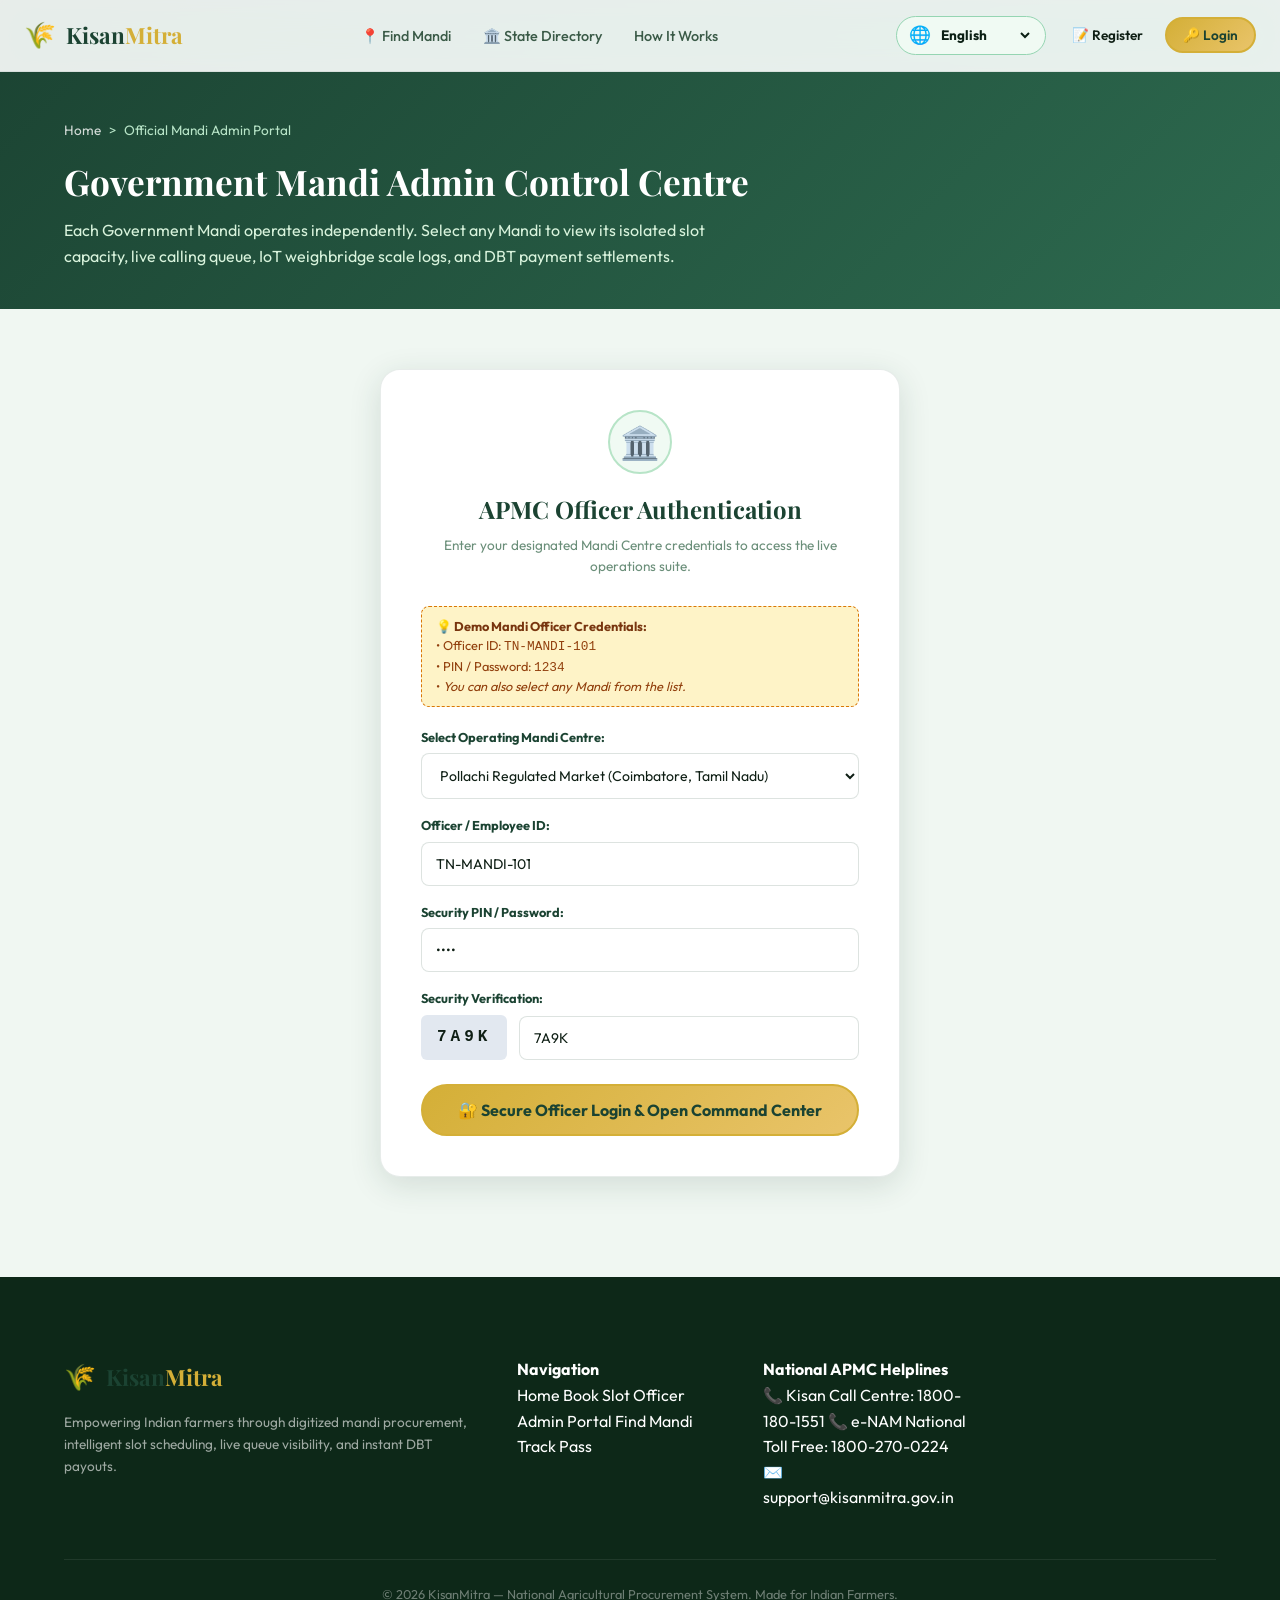
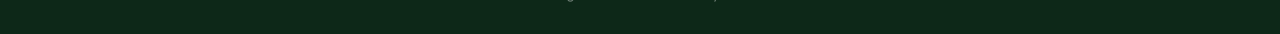
==== admin.html @ 32a1274f "Initial commit with project setup" ====
<!DOCTYPE html>
<html lang="en">
<head>
  <meta charset="UTF-8" />
  <meta name="viewport" content="width=device-width, initial-scale=1.0" />
  <title>Government APMC Mandi Officer Portal — KisanMitra</title>
  <meta name="description" content="Dedicated administrative operating suite for Government Mandi Superintendents, Weighbridge Operators, and Agriculture Officers." />
  <meta name="theme-color" content="#1b4332" />
  <link rel="icon" href="data:image/svg+xml,<svg xmlns=%22http://www.w3.org/2000/svg%22 viewBox=%220 0 100 100%22><text y=%22.9em%22 font-size=%2290%22>🌾</text></svg>" />
  <link rel="preconnect" href="https://fonts.googleapis.com" />
  <link rel="preconnect" href="https://fonts.gstatic.com" crossorigin />
  <link href="https://fonts.googleapis.com/css2?family=Outfit:wght@300;400;500;600;700;800&family=Playfair+Display:wght@500;600;700&display=swap" rel="stylesheet" />
  <link rel="stylesheet" href="style.css" />
</head>
<body>

  <!-- ===== NAVBAR ===== -->
  <nav class="navbar" id="navbar">
    <div class="nav-container">
      <a href="index.html" class="nav-logo">
        <span class="logo-icon">🌾</span>
        <span class="logo-text">Kisan<span class="logo-accent">Mitra</span></span>
      </a>
      <ul class="nav-links" id="navLinks">
        <li><a href="index.html#mandi-locator" data-i18n="nav_find_mandi">📍 Find Mandi</a></li>
        <li><a href="index.html#mandi-directory" data-i18n="nav_directory">🏛️ State Directory</a></li>
        <li><a href="index.html#how-it-works" data-i18n="nav_how_it_works">How It Works</a></li>
      </ul>
      <div class="nav-actions">
        <!-- Global Language Selector in Navbar -->
        <div class="lang-selector-wrap">
          <span class="lang-icon">🌐</span>
          <select id="globalLangSelect" class="lang-dropdown" aria-label="Select Language">
            <option value="en" selected>English</option>
            <option value="ta">தமிழ் (Tamil)</option>
            <option value="hi">हिन्दी (Hindi)</option>
          </select>
        </div>
        <!-- Dynamic Login / Profile Area -->
        <div id="navAuthArea" style="display: flex; gap: 8px; align-items: center;">
          <button class="btn btn-outline" id="navRegisterBtn" style="padding: 7px 14px; font-weight: 600; font-size: 0.85rem; border: 1.5px solid var(--primary); color: var(--primary);">
            📝 Register
          </button>
          <button class="btn btn-gold" id="navLoginBtn" style="padding: 7px 16px; font-weight: 600; font-size: 0.85rem;">
            🔑 Login
          </button>
        </div>
      </div>
      <button class="mobile-toggle" id="mobileToggle" aria-label="Toggle menu">
        <span></span><span></span><span></span>
      </button>
    </div>
  </nav>

  <!-- ===== PAGE HEADER ===== -->
  <div class="page-hero">
    <div class="page-hero-container">
      <div class="page-breadcrumb">
        <a href="index.html">Home</a> &gt; <span>Official Mandi Admin Portal</span>
      </div>
      <h1 class="page-title" data-i18n="admin_title">🏛️ Government APMC Mandi Operating Suite</h1>
      <p class="page-subtitle" data-i18n="admin_desc">Secure control center for Mandi Superintendents, Weighbridge Staff, and Accounts Officers to operate isolated tokens, weighment scales, and DBT payouts.</p>
    </div>
  </div>

  <!-- ===== AUTHENTICATION GATE (LOGIN SCREEN) ===== -->
  <div id="adminLoginGate" class="auth-wrapper">
    <div class="auth-card">
      <div class="auth-header">
        <div class="auth-emblem">🏛️</div>
        <h2>APMC Officer Authentication</h2>
        <p>Enter your designated Mandi Centre credentials to access the live operations suite.</p>
      </div>

      <div class="demo-pill">
        <strong>💡 Demo Mandi Officer Credentials:</strong><br/>
        • Officer ID: <code>TN-MANDI-101</code><br/>
        • PIN / Password: <code>1234</code><br/>
        • <em>You can also select any Mandi from the list.</em>
      </div>

      <div id="adminAuthError" class="auth-error-msg">
        Invalid Officer ID or Security PIN. Please check demo credentials.
      </div>

      <form id="adminAuthForm">
        <div class="form-group" style="margin-bottom: 16px;">
          <label for="loginMandiSelect"><strong>Select Operating Mandi Centre:</strong></label>
          <select id="loginMandiSelect" required>
            <!-- Populated dynamically -->
          </select>
        </div>

        <div class="form-group" style="margin-bottom: 16px;">
          <label for="loginOfficerId"><strong>Officer / Employee ID:</strong></label>
          <input type="text" id="loginOfficerId" placeholder="e.g. TN-MANDI-101" required value="TN-MANDI-101" />
        </div>

        <div class="form-group" style="margin-bottom: 16px;">
          <label for="loginPin"><strong>Security PIN / Password:</strong></label>
          <input type="password" id="loginPin" placeholder="Enter 4-digit PIN" required value="1234" />
        </div>

        <div class="form-group" style="margin-bottom: 24px;">
          <label for="loginCaptcha"><strong>Security Verification:</strong></label>
          <div style="display: flex; gap: 12px; align-items: center;">
            <div style="padding: 10px 16px; background: #e2e8f0; font-weight: 800; font-family: monospace; letter-spacing: 4px; border-radius: 6px; user-select: none;" id="captchaCode">7A9K</div>
            <input type="text" id="loginCaptcha" placeholder="Enter characters" style="flex: 1;" required value="7A9K" />
          </div>
        </div>

        <button type="submit" class="btn btn-gold btn-lg" style="width: 100%;">
          <span>🔐 Secure Officer Login &amp; Open Command Center</span>
        </button>
      </form>
    </div>
  </div>

  <!-- ===== LOGGED-IN APMC MANDI OPERATING SUITE ===== -->
  <main id="adminMainSuite" class="admin-section" style="display: none; padding: 40px 0 100px;">
    <div class="container">
      
      <div class="mandi-admin-suite">
        <!-- Top Mandi Selector Bar -->
        <div class="admin-topbar">
          <div class="admin-selector-wrap">
            <label for="adminMandiSelect"><span class="mandi-icon">🏛️</span> Operating Centre:</label>
            <select id="adminMandiSelect" class="admin-mandi-dropdown">
              <!-- Dynamically populated with all mandis -->
            </select>
          </div>
          <div class="admin-officer-info">
            <div class="officer-badge">
              <span class="online-dot"></span>
              <span id="adminOfficerName">Mandi Superintendent: Suresh Kulkarni</span>
            </div>
            <span class="admin-mandi-tag" id="adminMandiTag">APMC Grade A | Reg: MH-APMC-042</span>
            <button class="btn btn-sm btn-outline-danger" id="adminLogoutBtn" style="margin-left: 10px;">🚪 Logout / Exit</button>
          </div>
        </div>

        <!-- Admin Navigation Tabs -->
        <div class="admin-nav-tabs">
          <button class="admin-tab-btn active" data-tab="tab-overview">
            <span>📊 Live Overview</span>
          </button>
          <button class="admin-tab-btn" data-tab="tab-queue">
            <span>👨‍🌾 Live Queue &amp; Calling</span>
            <span class="tab-count-badge" id="adminQueueCountBadge">4</span>
          </button>
          <button class="admin-tab-btn" data-tab="tab-weighbridge">
            <span>⚖️ IoT Weighbridge Terminal</span>
          </button>
          <button class="admin-tab-btn" data-tab="tab-slots">
            <span>📅 Slot &amp; Capacity Control</span>
          </button>
          <button class="admin-tab-btn" data-tab="tab-msp">
            <span>🌾 Daily MSP Rates Master</span>
          </button>
          <button class="admin-tab-btn" data-tab="tab-reports">
            <span>💳 DBT Settlements &amp; Reports</span>
          </button>
        </div>

        <!-- Tab 1: Overview -->
        <div class="admin-tab-content active" id="tab-overview">
          <!-- Overview Stats -->
          <div class="dash-stats-row">
            <div class="dash-stat-card">
              <div class="dash-stat-icon blue-bg">👨‍🌾</div>
              <div class="dash-stat-info">
                <span class="dash-stat-val" id="statTodayTotal">148</span>
                <span class="dash-stat-label">Total Bookings Today</span>
              </div>
            </div>
            <div class="dash-stat-card">
              <div class="dash-stat-icon green-bg">✅</div>
              <div class="dash-stat-info">
                <span class="dash-stat-val" id="statProcessed">112</span>
                <span class="dash-stat-label">Procured &amp; Weighed</span>
              </div>
            </div>
            <div class="dash-stat-card">
              <div class="dash-stat-icon amber-bg">⏳</div>
              <div class="dash-stat-info">
                <span class="dash-stat-val" id="statInQueue">36</span>
                <span class="dash-stat-label">Currently in Queue</span>
              </div>
            </div>
            <div class="dash-stat-card">
              <div class="dash-stat-icon rose-bg">₹</div>
              <div class="dash-stat-info">
                <span class="dash-stat-val" id="statDisbursed">₹24.8 Lakh</span>
                <span class="dash-stat-label">DBT Payouts Settled</span>
              </div>
            </div>
          </div>

          <!-- Active Calling Banner -->
          <div class="now-serving-banner">
            <div class="serving-left">
              <div class="serving-tag">📢 NOW SERVING AT WEIGHBRIDGE #1</div>
              <div class="serving-token" id="nowServingToken">Token #KM-2045</div>
              <div class="serving-details" id="nowServingDetails">Farmer: Ramesh Patil | Crop: Wheat (12 Qtl) | Gate 1</div>
            </div>
            <div class="serving-right">
              <button class="btn btn-gold btn-lg" id="overviewCallNextBtn">
                <span>🔊 Call Next Farmer</span>
              </button>
            </div>
          </div>

          <!-- Live Centre Queue Quick Preview -->
          <div class="dash-table-section">
            <div class="table-header-row">
              <h4>Today's Mandi Token Queue (<span id="mandiNameTableTitle">Nashik APMC</span>)</h4>
              <span class="badge-tag green">Live Syncing</span>
            </div>
            <table class="dash-table">
              <thead>
                <tr>
                  <th>Token #</th>
                  <th>Farmer Name</th>
                  <th>Mobile</th>
                  <th>Crop</th>
                  <th>Est. Qty</th>
                  <th>Slot Time</th>
                  <th>Status</th>
                  <th>Actions</th>
                </tr>
              </thead>
              <tbody id="overviewQueueTableBody">
                <!-- Injected dynamically -->
              </tbody>
            </table>
          </div>
        </div>

        <!-- Tab 2: Queue Calling Engine -->
        <div class="admin-tab-content" id="tab-queue">
          <div class="queue-control-header">
            <div class="qch-left">
              <h3>Live Token Dispatcher &amp; Calling System</h3>
              <p>Advance farmer tokens across inspection, IoT weighbridge, and DBT payment clearance.</p>
            </div>
            <div class="qch-actions">
              <button class="btn btn-gold" id="callNextTokenMainBtn">
                <span>🔊 Announce &amp; Call Next</span>
              </button>
              <button class="btn btn-outline" id="refreshQueueBtn">
                <span>🔄 Refresh Queue</span>
              </button>
            </div>
          </div>

          <div class="queue-calling-board">
            <div class="call-display-box">
              <span class="call-label">ACTIVE TOKEN ON DISPLAY</span>
              <div class="huge-token-number" id="boardActiveToken">#KM-2045</div>
              <div class="board-farmer-meta" id="boardActiveMeta">Farmer: Ramesh Patil • Crop: Wheat • Slot: 09:00 AM</div>
              <div class="call-controls-row">
                <button class="btn btn-sm btn-outline" id="repeatCallSoundBtn">🔔 Ring Bell Again</button>
                <button class="btn btn-sm btn-primary" id="advanceCurrentTokenBtn">➔ Move to Next Stage</button>
              </div>
            </div>
            <div class="calling-quick-stats">
              <div class="cqs-item">
                <span class="cqs-num" id="queueWaitingCount">4</span>
                <span class="cqs-lbl">Waiting at Yard</span>
              </div>
              <div class="cqs-item">
                <span class="cqs-num" id="queueWeighingCount">2</span>
                <span class="cqs-lbl">On Weighbridge</span>
              </div>
              <div class="cqs-item">
                <span class="cqs-num" id="queueCompletedCount">18</span>
                <span class="cqs-lbl">Done Today</span>
              </div>
            </div>
          </div>

          <!-- Full Manageable Queue Table -->
          <div class="dash-table-section">
            <div class="filter-table-bar">
              <input type="text" id="queueSearchInput" placeholder="Filter by Token #, Farmer Name, or Crop..." />
              <select id="queueStatusFilter">
                <option value="all">All Statuses</option>
                <option value="Scheduled">Scheduled</option>
                <option value="Gate In">Gate In</option>
                <option value="Quality Check">Quality Check</option>
                <option value="Weighing">Weighing</option>
                <option value="Payment Ready">Payment Ready</option>
                <option value="Completed">Completed</option>
              </select>
            </div>
            <table class="dash-table">
              <thead>
                <tr>
                  <th>Token</th>
                  <th>Farmer Name</th>
                  <th>Contact</th>
                  <th>Vehicle No.</th>
                  <th>Crop</th>
                  <th>Status</th>
                  <th>Stage Action</th>
                </tr>
              </thead>
              <tbody id="manageQueueTableBody">
                <!-- Dynamically populated -->
              </tbody>
            </table>
          </div>
        </div>

        <!-- Tab 3: IoT Weighbridge Terminal -->
        <div class="admin-tab-content" id="tab-weighbridge">
          <div class="weighbridge-container">
            <div class="wb-form-card">
              <div class="wb-header">
                <div class="wb-icon">⚖️</div>
                <div>
                  <h3>IoT Digital Weighbridge Terminal</h3>
                  <p>Connected Scale: <strong>Weighbridge Scale #01 (Calibrated)</strong></p>
                </div>
              </div>

              <div class="form-row">
                <div class="form-group">
                  <label for="wbTokenSelect">Select Active Token</label>
                  <select id="wbTokenSelect">
                    <!-- Populated with currently waiting tokens -->
                  </select>
                </div>
                <div class="form-group">
                  <label for="wbVehicleNo">Vehicle / Tractor Plate No.</label>
                  <input type="text" id="wbVehicleNo" placeholder="e.g. MH-15-EG-4412" value="MH-15-EG-4412" />
                </div>
              </div>

              <div class="form-row">
                <div class="form-group">
                  <label for="wbCropSelect">Crop Variety</label>
                  <select id="wbCropSelect">
                    <option value="wheat" data-msp="2275">Wheat (MSP: ₹2,275/Qtl)</option>
                    <option value="rice" data-msp="2300">Paddy / Rice (MSP: ₹2,300/Qtl)</option>
                    <option value="soybean" data-msp="4892">Soybean (MSP: ₹4,892/Qtl)</option>
                    <option value="cotton" data-msp="7121">Cotton (MSP: ₹7,121/Qtl)</option>
                    <option value="mustard" data-msp="5650">Mustard (MSP: ₹5,650/Qtl)</option>
                  </select>
                </div>
                <div class="form-group">
                  <label for="wbMoisture">Moisture Reading (%)</label>
                  <input type="number" id="wbMoisture" value="11.8" step="0.1" min="5" max="30" />
                </div>
                <div class="form-group">
                  <label for="wbQualityGrade">Quality Inspection Grade</label>
                  <select id="wbQualityGrade">
                    <option value="Grade-A (Premium APMC Standard)" selected>Grade-A (Premium — 100% MSP Rate)</option>
                    <option value="Grade-B (Fair Average Quality)">Grade-B (FAQ Standard MSP)</option>
                    <option value="Grade-C (High Moisture / Refraction)">Grade-C (High Moisture — ₹50/Qtl Deduction)</option>
                  </select>
                </div>
              </div>

              <!-- IoT Scale Inputs -->
              <div class="scale-readings-grid">
                <div class="scale-box">
                  <span class="scale-label">Gross Weight (Loaded Truck)</span>
                  <div class="scale-input-wrap">
                    <input type="number" id="wbGrossWeight" value="52.4" step="0.1" />
                    <span class="scale-unit">Qtl</span>
                  </div>
                </div>
                <div class="scale-operator">−</div>
                <div class="scale-box">
                  <span class="scale-label">Tare Weight (Empty Truck)</span>
                  <div class="scale-input-wrap">
                    <input type="number" id="wbTareWeight" value="38.0" step="0.1" />
                    <span class="scale-unit">Qtl</span>
                  </div>
                </div>
                <div class="scale-operator">=</div>
                <div class="scale-box highlight">
                  <span class="scale-label">Certified Net Weight</span>
                  <div class="scale-value" id="wbNetWeightDisplay">14.4 Qtl</div>
                </div>
              </div>

              <div class="payout-calculation-banner">
                <div class="payout-left">
                  <span>Verified Government MSP Payout:</span>
                  <div class="payout-amount" id="wbTotalPayoutDisplay">₹1,60,704</div>
                  <small id="wbCalculationBreakdown">14.4 Quintals × ₹11,160/Qtl (Grade-A)</small>
                </div>
                <div class="payout-right" style="display: flex; gap: 8px; flex-wrap: wrap;">
                  <button class="btn btn-gold btn-lg" id="generateWeighSlipBtn">
                    <span>⚖️ Certify Weight &amp; Quality, Release DBT &amp; Dispatch Gmail</span>
                  </button>
                  <button type="button" class="btn btn-outline" id="viewAdminEmailBtn">
                    <span>📬 View Gmail Intimation</span>
                  </button>
                </div>
              </div>
            </div>

            <!-- Recent Weighment Slips List -->
            <div class="recent-slips-card">
              <h4>Recent Weighment Slips (Today)</h4>
              <div class="slips-list" id="recentSlipsList">
                <!-- Dynamically generated slips -->
              </div>
            </div>
          </div>
        </div>

        <!-- Tab 4: Slot & Capacity Controller -->
        <div class="admin-tab-content" id="tab-slots">
          <div class="slots-controller-card">
            <div class="sc-header">
              <div>
                <h3>Daily Capacity &amp; Time Slot Management</h3>
                <p>Configure slot quotas per time window to balance vehicular traffic and prevent yard congestion.</p>
              </div>
              <button class="btn btn-primary" id="saveSlotConfigBtn">💾 Save Mandi Slot Settings</button>
            </div>

            <div class="slots-config-grid" id="slotsConfigGrid">
              <!-- Dynamically populated per mandi -->
            </div>

            <div class="emergency-override-box">
              <h4>🚨 Emergency Capacity Overrides</h4>
              <p>Need to handle sudden post-harvest influx or weather alerts?</p>
              <div class="emergency-actions">
                <button class="btn btn-outline" id="addEmergencySlotBtn">+ Add 10 Emergency Slots Today</button>
                <button class="btn btn-outline" id="freezeBookingBtn">❄️ Temporary Freeze New Bookings</button>
              </div>
            </div>
          </div>
        </div>

        <!-- Tab 5: Daily MSP Rates Master -->
        <div class="admin-tab-content" id="tab-msp">
          <div class="msp-master-card">
            <div class="sc-header">
              <div>
                <h3>Prevailing Government MSP &amp; Market Procurement Rates</h3>
                <p>Mandi Superintendent can update active buying rates and permissible moisture tolerance thresholds.</p>
              </div>
              <button class="btn btn-gold" id="saveMspRatesBtn">💾 Update Mandi Rates</button>
            </div>

            <div class="msp-table-wrap">
              <table class="dash-table">
                <thead>
                  <tr>
                    <th>Crop Name</th>
                    <th>Govt MSP Rate (₹/Quintal)</th>
                    <th>Max Allowed Moisture (%)</th>
                    <th>Moisture Discount Deduction</th>
                    <th>Procurement Status</th>
                  </tr>
                </thead>
                <tbody id="adminMspTableBody">
                  <!-- Dynamically populated -->
                </tbody>
              </table>
            </div>
          </div>
        </div>

        <!-- Tab 6: DBT Settlements & Reports -->
        <div class="admin-tab-content" id="tab-reports">
          <div class="reports-container">
            <div class="report-header-banner">
              <div>
                <h3>Direct Bank Transfer (DBT) Daily Settlement Batch</h3>
                <p>Export official procurement logbooks for State Agriculture Marketing Board &amp; PFMS.</p>
              </div>
              <button class="btn btn-primary" id="exportReportBtn">📥 Export Mandi Daily Report (CSV / PDF)</button>
            </div>

            <div class="settlement-summary-cards">
              <div class="ssc-card">
                <span class="ssc-title">Total Procured Today</span>
                <strong class="ssc-val" id="reportTotalProcured">1,420 Quintals</strong>
              </div>
              <div class="ssc-card">
                <span class="ssc-title">Total Farmers Paid</span>
                <strong class="ssc-val" id="reportFarmersPaid">112 Farmers</strong>
              </div>
              <div class="ssc-card">
                <span class="ssc-title">Total DBT Disbursed</span>
                <strong class="ssc-val" id="reportTotalDisbursed">₹32.45 Lakhs</strong>
              </div>
              <div class="ssc-card">
                <span class="ssc-title">Average Yard Wait Time</span>
                <strong class="ssc-val text-green" id="reportAvgWait">22 Minutes</strong>
              </div>
            </div>

            <div class="dash-table-section">
              <h4>Completed DBT Transactions Today</h4>
              <table class="dash-table">
                <thead>
                  <tr>
                    <th>Ref #</th>
                    <th>Farmer Name</th>
                    <th>Bank / IFSC</th>
                    <th>Crop &amp; Net Qty</th>
                    <th>Amount (₹)</th>
                    <th>UTR / Ref Number</th>
                    <th>Status</th>
                  </tr>
                </thead>
                <tbody id="settlementTableBody">
                  <!-- Populated dynamically -->
                </tbody>
              </table>
            </div>
          </div>
        </div>
      </div>

    </div>
  </main>

  <!-- ===== WEIGHMENT SLIP MODAL (PRINTABLE OFFICIAL RECEIPT) ===== -->
  <div class="modal-overlay" id="weighSlipModal">
    <div class="modal-card weigh-slip-modal-card">
      <button class="modal-close" id="closeSlipModal">&times;</button>
      
      <!-- Printable Weighment Slip Content -->
      <div class="official-weigh-slip" id="printableSlipArea">
        <div class="slip-header-border">
          <div class="slip-emblem">🌾</div>
          <div class="slip-gov-title">GOVERNMENT APMC REGULATED MARKET</div>
          <div class="slip-sub-title">DEPARTMENT OF AGRICULTURAL MARKETING &amp; AGRI BUSINESS</div>
          <div class="slip-mandi-info" id="slipMandiHeader">Pollachi Regulated Market, Coimbatore, Tamil Nadu</div>
          <div class="slip-type-badge">OFFICIAL ELECTRONIC WEIGHMENT &amp; PROCUREMENT CERTIFICATE</div>
        </div>

        <div class="slip-meta-bar">
          <div><strong>Receipt No:</strong> <span id="slipReceiptNo">WBL-2026-90412</span></div>
          <div><strong>Date:</strong> <span id="slipDateDisplay">11-Sep-2026 10:45 AM</span></div>
          <div><strong>Scale ID:</strong> <span id="slipScaleId">WB-OMRON-01</span></div>
        </div>

        <div class="slip-body-grid">
          <div class="slip-field-col">
            <div class="slip-field"><label>Token / Pass #:</label><strong id="slipTokenNo">#KM-2048</strong></div>
            <div class="slip-field"><label>Farmer Name:</label><strong id="slipFarmerName">Ramesh Kumar</strong></div>
            <div class="slip-field"><label>Farmer Mobile:</label><span id="slipFarmerMobile">9876543210</span></div>
            <div class="slip-field"><label>Aadhaar / Kisan ID:</label><span id="slipAadhaar">XXXX-XXXX-1123</span></div>
          </div>
          <div class="slip-field-col">
            <div class="slip-field"><label>Vehicle / Plate No:</label><strong id="slipVehicleNo">TN-37-BX-4091 (Tractor)</strong></div>
            <div class="slip-field"><label>Commodity Variety:</label><strong id="slipCropName">Copra / Coconut</strong></div>
            <div class="slip-field"><label>Moisture Content:</label><span id="slipMoistureDisplay">11.8% (Acceptable)</span></div>
            <div class="slip-field"><label>Procurement Gate:</label><span>Gate #1 (Weighbridge 1)</span></div>
          </div>
        </div>

        <table class="slip-table">
          <thead>
            <tr>
              <th>Description</th>
              <th>Weight / Rate</th>
              <th>Deduction</th>
              <th>Net Approved</th>
              <th>Approved Value (₹)</th>
            </tr>
          </thead>
          <tbody>
            <tr>
              <td><strong>Loaded Gross Weight:</strong></td>
              <td id="slipGrossWeight">52.40 Qtl</td>
              <td>-</td>
              <td>-</td>
              <td>-</td>
            </tr>
            <tr>
              <td><strong>Empty Tare Weight:</strong></td>
              <td id="slipTareWeight">38.00 Qtl</td>
              <td>-</td>
              <td>-</td>
              <td>-</td>
            </tr>
            <tr class="slip-net-row">
              <td><strong>Net Certified Weight:</strong></td>
              <td id="slipNetWeight"><strong>14.40 Qtl</strong></td>
              <td id="slipMoistureDeduction">0.00 Qtl</td>
              <td><strong id="slipFinalNetWeight">14.40 Qtl</strong></td>
              <td><strong class="slip-amount" id="slipTotalAmount">₹1,60,704</strong></td>
            </tr>
          </tbody>
        </table>

        <div class="slip-dbt-footer">
          <div class="dbt-status-box">
            <span class="dbt-icon">💳</span>
            <div>
              <strong>Payment Mode: Direct DBT Bank Transfer</strong><br/>
              <small>PFMS Reference: PFMS/TN/2026/09/882194 | Bank Credit within 24 Hrs</small>
            </div>
          </div>
          <div class="slip-sign-box">
            <div class="sign-line">Authorized Weighbridge Officer</div>
            <small>APMC Electronic Seal</small>
          </div>
        </div>
      </div>

      <div class="slip-modal-actions">
        <button class="btn btn-outline" id="closeSlipBtn2">Close Window</button>
        <button class="btn btn-gold btn-lg" id="printSlipBtn" onclick="window.print()">🖨️ Print Official Weighment Slip</button>
      </div>
    </div>
  </div>

  <!-- ===== FOOTER ===== -->
  <footer class="footer">
    <div class="container">
      <div class="footer-grid">
        <div class="footer-brand">
          <a href="index.html" class="nav-logo">
            <span class="logo-icon">🌾</span>
            <span class="logo-text">Kisan<span class="logo-accent">Mitra</span></span>
          </a>
          <p class="footer-tagline">
            Empowering Indian farmers through digitized mandi procurement, intelligent slot scheduling, live queue visibility, and instant DBT payouts.
          </p>
        </div>
        <div class="footer-col">
          <h4>Navigation</h4>
          <a href="index.html">Home</a>
          <a href="book-slot.html">Book Slot</a>
          <a href="admin.html">Officer Admin Portal</a>
          <a href="index.html#mandi-locator">Find Mandi</a>
          <a href="index.html#token-tracker">Track Pass</a>
        </div>
        <div class="footer-col">
          <h4>National APMC Helplines</h4>
          <a href="tel:18001801551">📞 Kisan Call Centre: 1800-180-1551</a>
          <a href="tel:18002700224">📞 e-NAM National Toll Free: 1800-270-0224</a>
          <a href="mailto:support@kisanmitra.gov.in">✉️ support@kisanmitra.gov.in</a>
        </div>
      </div>
      <div class="footer-bottom">
        <p>&copy; 2026 KisanMitra — National Agricultural Procurement System. Made for Indian Farmers.</p>
      </div>
    </div>
  </footer>

  <!-- GMAIL DIGITAL INTIMATION MODAL -->
  <div class="gmail-modal-overlay" id="gmailModal">
    <div class="gmail-window">
      <div class="gmail-header-bar">
        <div class="gmail-brand">
          <div class="gmail-logo-icon">M</div>
          <span class="gmail-title">Gmail</span>
          <span class="gmail-inbox-tag">Official Mandi Dispatch</span>
        </div>
        <button class="gmail-close-btn" id="closeGmailModal">&times;</button>
      </div>
      <div class="gmail-body">
        <div class="email-subject-line" id="emailSubjectLine">
          <span>📢 [APMC Pollachi] Verified Procurement Intimation &amp; DBT Settlement — Token #KM-2048</span>
        </div>
        <div class="email-meta-card">
          <div class="sender-info">
            <div class="sender-avatar">🏛️</div>
            <div class="sender-details">
              <strong id="emailSenderName">Government APMC Procurement Cell, Pollachi Regulated Market</strong>
              <div class="sender-email" id="emailSenderAddress">&lt;apmc.pollachi@kisanmitra.gov.in&gt;</div>
              <div class="recipient-info">to: <span id="emailRecipient">Ramesh Kumar (9876543210)</span></div>
            </div>
          </div>
          <div class="email-timestamp" id="emailTimestamp">Today, 10:48 AM</div>
        </div>

        <div class="apmc-advice-container">
          <div class="apmc-advice-header">
            <div>
              <h3>GOVERNMENT APMC MANDI PROCUREMENT ADVICE</h3>
              <p>DIRECT BENEFIT TRANSFER (PFMS) DISBURSEMENT INTIMATION</p>
            </div>
            <div class="apmc-verified-stamp" id="emailStatusStamp">✓ CERTIFIED WEIGHMENT &amp; GRADE</div>
          </div>
          <div class="apmc-advice-body">
            <div class="advice-grid">
              <div class="advice-item">
                <span class="item-label">Token &amp; Pass Reference:</span>
                <span class="item-val" id="emailTokenNum">#KM-2048</span>
              </div>
              <div class="advice-item">
                <span class="item-label">Procuring Mandi Centre:</span>
                <span class="item-val" id="emailMandiName">Pollachi Regulated Market</span>
              </div>
              <div class="advice-item">
                <span class="item-label">Commodity &amp; Quality Grade:</span>
                <span class="item-val" id="emailCropGrade">Copra / Coconut (Grade-A Premium)</span>
              </div>
              <div class="advice-item">
                <span class="item-label">Moisture Reading &amp; Analysis:</span>
                <span class="item-val" id="emailMoisture">11.8% (Acceptable - Zero Penalty)</span>
              </div>
              <div class="advice-item">
                <span class="item-label">Gross Weighbridge Scale:</span>
                <span class="item-val" id="emailGrossWeight">52.40 Quintals</span>
              </div>
              <div class="advice-item">
                <span class="item-label">Tare Weight (Empty Truck):</span>
                <span class="item-val" id="emailTareWeight">38.00 Quintals</span>
              </div>
              <div class="advice-item">
                <span class="item-label">Certified Net Weight:</span>
                <span class="item-val highlight" id="emailNetWeight">14.40 Quintals</span>
              </div>
              <div class="advice-item">
                <span class="item-label">Applicable MSP Rate:</span>
                <span class="item-val" id="emailMspRate">₹11,160 / Quintal</span>
              </div>
            </div>

            <div class="payout-final-banner">
              <div class="pfb-left">
                <span>FINAL VERIFIED DBT AMOUNT TRANSFERRED</span>
                <strong id="emailFinalPayout">₹1,60,704</strong>
              </div>
              <div class="pfb-right">
                <span class="dbt-status-pill">✓ Direct Bank Credit via PFMS</span>
                <div>UTR: <code id="emailUtr">PFMS-DBT-2026-99412</code></div>
              </div>
            </div>

            <div class="advice-footer-note">
              This document is a digitally certified Electronic Mandi Receipt (e-WBR) generated by the Government Agriculture Marketing Board. The payment has been initiated directly to the registered bank account through PFMS.
            </div>
          </div>
        </div>
      </div>
      <div class="gmail-actions-bar">
        <button class="btn btn-outline" onclick="window.print()">🖨️ Print Advice</button>
        <button class="btn btn-gold" id="closeGmailModalBtn">Close Intimation</button>
      </div>
    </div>
  </div>

  <!-- UNIFIED LOGIN MODAL -->
  <div class="modal-overlay" id="unifiedLoginModal">
    <div class="modal-card">
      <button class="modal-close" id="closeUnifiedLoginModal">&times;</button>
      <div class="modal-header">
        <div class="modal-icon">🌾</div>
        <h2>Sign In to KisanMitra</h2>
        <p>Choose your role to access farmer slot booking or mandi management</p>
      </div>

      <div class="role-selector">
        <button type="button" class="role-pill" id="tabFarmerLoginBtn">👨‍🌾 Farmer Login</button>
        <button type="button" class="role-pill active" id="tabAdminLoginBtn">🏛️ Mandi Admin Login</button>
      </div>

      <!-- Farmer Login Sub-section -->
      <div id="farmerLoginSection" class="auth-sub-section" style="display: none;">
        <div class="demo-pill" style="margin-bottom: 16px;">
          <strong>💡 Demo Farmer Login:</strong> Mobile: <code>9876543210</code> | OTP: <code>1234</code>
        </div>
        <form id="farmerLoginForm" class="modal-form">
          <div class="form-group">
            <label>Mobile Number</label>
            <div class="input-with-prefix">
              <span class="input-prefix">🇮🇳 +91</span>
              <input type="tel" id="farmerLoginPhone" placeholder="Enter 10-digit mobile number" maxlength="10" value="9876543210" required />
            </div>
          </div>
          <div class="form-group">
            <label>Enter 4-Digit OTP</label>
            <div class="otp-inputs">
              <input type="text" maxlength="1" class="otp-box" value="1" />
              <input type="text" maxlength="1" class="otp-box" value="2" />
              <input type="text" maxlength="1" class="otp-box" value="3" />
              <input type="text" maxlength="1" class="otp-box" value="4" />
            </div>
          </div>
          <button type="submit" class="btn btn-primary btn-block btn-lg" style="margin-top: 10px;">
            <span>👨‍🌾 Login as Farmer</span>
          </button>
          <button type="button" class="btn btn-outline btn-block" id="farmerQuickDemoBtn" style="margin-top: 10px;">
            <span>⚡ Instant Demo Login (Ramesh Kumar)</span>
          </button>
        </form>
      </div>

      <!-- Mandi Admin Login Sub-section -->
      <div id="adminLoginSection" class="auth-sub-section">
        <div class="demo-pill" style="margin-bottom: 16px;">
          <strong>💡 Demo Mandi Officer:</strong> ID: <code>TN-MANDI-101</code> | PIN: <code>1234</code>
        </div>
        <form id="modalAdminLoginForm" class="modal-form">
          <div class="form-group">
            <label>Select Operating Mandi Centre</label>
            <select id="modalAdminMandiSelect" required></select>
          </div>
          <div class="form-row">
            <div class="form-group">
              <label>Officer ID</label>
              <input type="text" id="modalOfficerId" value="TN-MANDI-101" required />
            </div>
            <div class="form-group">
              <label>Security PIN</label>
              <input type="password" id="modalOfficerPin" value="1234" maxlength="6" required />
            </div>
          </div>
          <button type="submit" class="btn btn-gold btn-block btn-lg" style="margin-top: 10px;">
            <span>🏛️ Open APMC Mandi Suite</span>
          </button>
          <button type="button" class="btn btn-outline btn-block" id="adminQuickDemoBtn" style="margin-top: 10px;">
            <span>⚡ Instant Demo Admin Login (Pollachi)</span>
          </button>
        </form>
      </div>
    </div>
  </div>

  <script src="script.js"></script>
</body>
</html>
---- style.css ----
/* ===== CSS VARIABLES & RESET ===== */
:root {
  --green-950: #0b1f14;
  --green-900: #1b4332;
  --green-800: #2d6a4f;
  --green-700: #40916c;
  --green-600: #52b788;
  --green-500: #74c69d;
  --green-400: #95d5b2;
  --green-300: #b7e4c7;
  --green-200: #d8f3dc;
  --green-100: #f0faf3;

  --gold-500: #c8a23a;
  --gold-400: #d4af37;
  --gold-300: #e9c46a;
  --gold-200: #f4d98c;

  --amber-500: #f59e0b;
  --rose-500: #e74c6f;
  --blue-500: #3b82f6;
  --teal-500: #14b8a6;

  --text-primary: #0f1f15;
  --text-secondary: #3a5a47;
  --text-muted: #6b8f7a;
  --text-light: #ffffff;

  --bg-body: #fafdf8;
  --bg-card: #ffffff;
  --bg-dark: #0d2818;
  --bg-section-alt: #f0f7f2;

  --shadow-sm: 0 1px 3px rgba(27, 67, 50, 0.08);
  --shadow-md: 0 4px 16px rgba(27, 67, 50, 0.10);
  --shadow-lg: 0 8px 32px rgba(27, 67, 50, 0.14);
  --shadow-xl: 0 16px 48px rgba(27, 67, 50, 0.18);

  --radius-sm: 8px;
  --radius-md: 12px;
  --radius-lg: 20px;
  --radius-xl: 28px;
  --radius-full: 100px;

  --font-heading: 'Playfair Display', Georgia, serif;
  --font-body: 'Outfit', -apple-system, BlinkMacSystemFont, sans-serif;

  --nav-height: 72px;
}

*, *::before, *::after {
  box-sizing: border-box;
  margin: 0;
  padding: 0;
}

html {
  scroll-behavior: smooth;
  font-size: 16px;
}

body {
  font-family: var(--font-body);
  color: var(--text-primary);
  background: var(--bg-body);
  line-height: 1.6;
  -webkit-font-smoothing: antialiased;
  overflow-x: hidden;
}

img { max-width: 100%; display: block; }
a { text-decoration: none; color: inherit; }
ul { list-style: none; }

.container {
  max-width: 1200px;
  margin: 0 auto;
  padding: 0 24px;
}

/* ===== BUTTONS ===== */
.btn {
  display: inline-flex;
  align-items: center;
  justify-content: center;
  gap: 8px;
  font-family: var(--font-body);
  font-weight: 600;
  font-size: 0.9rem;
  padding: 10px 24px;
  border-radius: var(--radius-full);
  border: 2px solid transparent;
  cursor: pointer;
  transition: all 0.25s cubic-bezier(0.4, 0, 0.2, 1);
  white-space: nowrap;
}

.btn-primary {
  background: var(--green-800);
  color: var(--text-light);
  border-color: var(--green-800);
}
.btn-primary:hover {
  background: var(--green-700);
  border-color: var(--green-700);
  transform: translateY(-1px);
  box-shadow: var(--shadow-md);
}

.btn-outline {
  background: transparent;
  color: var(--green-800);
  border-color: var(--green-700);
}
.btn-outline:hover {
  background: var(--green-800);
  color: var(--text-light);
}

.btn-gold {
  background: linear-gradient(135deg, var(--gold-400), var(--gold-300));
  color: var(--green-900);
  border-color: var(--gold-400);
  font-weight: 700;
}
.btn-gold:hover {
  background: linear-gradient(135deg, var(--gold-300), var(--gold-200));
  transform: translateY(-2px);
  box-shadow: 0 8px 24px rgba(212, 175, 55, 0.35);
}

.btn-ghost {
  background: rgba(255,255,255,0.1);
  color: var(--text-light);
  border-color: rgba(255,255,255,0.3);
  backdrop-filter: blur(8px);
}
.btn-ghost:hover {
  background: rgba(255,255,255,0.2);
  border-color: rgba(255,255,255,0.5);
}

.btn-link {
  background: transparent;
  border: none;
  color: var(--text-muted);
  padding: 6px 12px;
}
.btn-link:hover {
  color: var(--green-800);
  text-decoration: underline;
}

.btn-lg {
  padding: 14px 32px;
  font-size: 1rem;
}

.btn-block {
  width: 100%;
}

/* ===== NAVBAR ===== */
.navbar {
  position: fixed;
  top: 0;
  left: 0;
  right: 0;
  height: var(--nav-height);
  z-index: 1000;
  background: rgba(255, 255, 255, 0.9);
  backdrop-filter: blur(16px) saturate(180%);
  border-bottom: 1px solid rgba(27, 67, 50, 0.08);
  transition: all 0.3s ease;
}
.navbar.scrolled {
  background: rgba(255, 255, 255, 0.98);
  box-shadow: var(--shadow-sm);
}

.nav-container {
  max-width: 1280px;
  margin: 0 auto;
  padding: 0 24px;
  height: 100%;
  display: flex;
  align-items: center;
  justify-content: space-between;
}

.nav-logo {
  display: flex;
  align-items: center;
  gap: 10px;
  font-size: 1.4rem;
  font-weight: 700;
}
.logo-icon {
  font-size: 1.6rem;
}
.logo-text {
  color: var(--green-900);
  font-family: var(--font-heading);
}
.logo-accent {
  color: var(--gold-400);
}

.nav-links {
  display: flex;
  align-items: center;
  gap: 32px;
}
.nav-links a {
  font-size: 0.9rem;
  font-weight: 500;
  color: var(--text-secondary);
  position: relative;
  transition: color 0.3s;
}
.nav-links a::after {
  content: '';
  position: absolute;
  bottom: -4px;
  left: 0;
  width: 0;
  height: 2px;
  background: var(--gold-400);
  border-radius: 2px;
  transition: width 0.3s;
}
.nav-links a:hover {
  color: var(--green-800);
}
.nav-links a:hover::after {
  width: 100%;
}

.nav-actions {
  display: flex;
  align-items: center;
  gap: 12px;
}

.mobile-toggle {
  display: none;
  flex-direction: column;
  gap: 5px;
  background: none;
  border: none;
  cursor: pointer;
  padding: 4px;
}
.mobile-toggle span {
  width: 24px;
  height: 2px;
  background: var(--green-900);
  border-radius: 2px;
  transition: all 0.3s;
}

/* ===== HERO ===== */
.hero {
  position: relative;
  min-height: 100vh;
  display: flex;
  align-items: center;
  background: linear-gradient(160deg, var(--green-900) 0%, #163c2e 40%, #1a4a38 70%, var(--green-800) 100%);
  padding: calc(var(--nav-height) + 40px) 0 60px;
  overflow: hidden;
}

.hero-bg-pattern {
  position: absolute;
  inset: 0;
  background-image:
    radial-gradient(ellipse at 20% 80%, rgba(116, 198, 157, 0.12) 0%, transparent 60%),
    radial-gradient(ellipse at 80% 20%, rgba(212, 175, 55, 0.08) 0%, transparent 50%),
    radial-gradient(circle at 50% 50%, rgba(255,255,255,0.02) 0%, transparent 100%);
  pointer-events: none;
}

.hero-container {
  max-width: 1280px;
  margin: 0 auto;
  padding: 0 24px;
  display: grid;
  grid-template-columns: 1fr 380px;
  gap: 60px;
  align-items: center;
  position: relative;
  z-index: 2;
}

.hero-badge {
  display: inline-flex;
  align-items: center;
  gap: 8px;
  background: rgba(255,255,255,0.08);
  border: 1px solid rgba(255,255,255,0.15);
  padding: 8px 18px;
  border-radius: var(--radius-full);
  font-size: 0.8rem;
  font-weight: 500;
  color: var(--green-300);
  letter-spacing: 0.5px;
  margin-bottom: 24px;
  backdrop-filter: blur(8px);
}
.badge-dot {
  width: 8px;
  height: 8px;
  background: var(--gold-400);
  border-radius: 50%;
  animation: pulse 2s infinite;
}

@keyframes pulse {
  0%, 100% { opacity: 1; transform: scale(1); }
  50% { opacity: 0.6; transform: scale(1.3); }
}

.hero-title {
  font-family: var(--font-heading);
  font-size: 3.2rem;
  font-weight: 700;
  line-height: 1.15;
  color: var(--text-light);
  margin-bottom: 20px;
}
.text-gradient {
  background: linear-gradient(135deg, var(--gold-300), var(--gold-400), var(--gold-200));
  -webkit-background-clip: text;
  -webkit-text-fill-color: transparent;
  background-clip: text;
}

.hero-subtitle {
  font-size: 1.05rem;
  color: rgba(255,255,255,0.78);
  line-height: 1.7;
  margin-bottom: 32px;
  max-width: 580px;
}
.hero-subtitle strong {
  color: var(--gold-300);
  font-weight: 700;
}

/* Hero Stats */
.hero-stats {
  display: flex;
  align-items: center;
  gap: 24px;
  margin-bottom: 36px;
  padding: 20px 28px;
  background: rgba(255,255,255,0.06);
  border: 1px solid rgba(255,255,255,0.1);
  border-radius: var(--radius-lg);
  backdrop-filter: blur(12px);
  width: fit-content;
}
.stat-item {
  text-align: center;
}
.stat-number {
  font-size: 2rem;
  font-weight: 800;
  color: var(--gold-300);
  font-family: var(--font-body);
}
.stat-suffix {
  font-size: 1.3rem;
  font-weight: 700;
  color: var(--gold-300);
}
.stat-label {
  display: block;
  font-size: 0.75rem;
  color: rgba(255,255,255,0.6);
  margin-top: 4px;
  text-transform: uppercase;
  letter-spacing: 0.5px;
}
.stat-divider {
  width: 1px;
  height: 40px;
  background: rgba(255,255,255,0.15);
}

.hero-cta {
  display: flex;
  gap: 16px;
  flex-wrap: wrap;
}

/* Hero Phone Mockup */
.hero-visual {
  display: flex;
  justify-content: center;
  align-items: center;
}

.hero-phone {
  width: 310px;
  background: var(--bg-dark);
  border-radius: 36px;
  padding: 12px;
  box-shadow: 0 24px 64px rgba(0,0,0,0.4), inset 0 1px 1px rgba(255,255,255,0.1);
  border: 2px solid rgba(255,255,255,0.1);
  animation: phoneFloat 4s ease-in-out infinite;
}

@keyframes phoneFloat {
  0%, 100% { transform: translateY(0px); }
  50% { transform: translateY(-10px); }
}

.phone-notch {
  width: 110px;
  height: 20px;
  background: #000;
  border-radius: 0 0 14px 14px;
  margin: 0 auto 10px;
}

.phone-screen {
  background: var(--bg-body);
  border-radius: 24px;
  padding: 16px;
  min-height: 380px;
}

.phone-header {
  display: flex;
  justify-content: space-between;
  align-items: center;
  margin-bottom: 14px;
}
.phone-greeting {
  font-weight: 700;
  font-size: 0.85rem;
  color: var(--green-900);
}
.phone-date {
  font-size: 0.7rem;
  color: var(--text-muted);
}

.phone-card {
  background: var(--bg-card);
  border-radius: var(--radius-md);
  padding: 14px;
  margin-bottom: 10px;
  border: 1px solid rgba(27,67,50,0.08);
  box-shadow: var(--shadow-sm);
}
.phone-card.active-card {
  border-color: var(--green-600);
  border-width: 2px;
}

.card-status {
  font-size: 0.7rem;
  font-weight: 700;
  text-transform: uppercase;
  letter-spacing: 0.5px;
  margin-bottom: 6px;
}
.status-active { color: var(--green-600); }
.status-done { color: var(--text-muted); }

.card-center {
  font-weight: 600;
  font-size: 0.88rem;
  color: var(--green-900);
  margin-bottom: 2px;
}
.card-time {
  font-size: 0.75rem;
  color: var(--text-muted);
  margin-bottom: 6px;
}
.card-token {
  font-size: 0.8rem;
  color: var(--text-secondary);
  margin-bottom: 8px;
}
.card-queue {
  margin-top: 4px;
}
.queue-bar {
  height: 6px;
  background: var(--green-200);
  border-radius: 3px;
  overflow: hidden;
  margin-bottom: 4px;
}
.queue-fill {
  height: 100%;
  background: linear-gradient(90deg, var(--green-600), var(--green-500));
  border-radius: 3px;
}
.queue-text {
  font-size: 0.65rem;
  color: var(--green-700);
  font-weight: 500;
}

.card-payment {
  font-size: 0.9rem;
  font-weight: 700;
  color: var(--green-900);
  display: flex;
  align-items: center;
  gap: 8px;
}
.paid-badge {
  font-size: 0.6rem;
  background: var(--green-200);
  color: var(--green-800);
  padding: 2px 8px;
  border-radius: var(--radius-full);
  font-weight: 600;
}

/* Hero scroll indicator */
.hero-scroll-indicator {
  position: absolute;
  bottom: 24px;
  left: 50%;
  transform: translateX(-50%);
  display: flex;
  flex-direction: column;
  align-items: center;
  gap: 8px;
  color: rgba(255,255,255,0.4);
  font-size: 0.7rem;
  letter-spacing: 2px;
  text-transform: uppercase;
}
.scroll-line {
  width: 1px;
  height: 32px;
  background: linear-gradient(to bottom, rgba(255,255,255,0.4), transparent);
  animation: scrollBounce 2s ease-in-out infinite;
}
@keyframes scrollBounce {
  0%, 100% { transform: translateY(0); opacity: 1; }
  50% { transform: translateY(8px); opacity: 0.4; }
}

/* ===== SECTION STYLES ===== */
.section-label {
  font-size: 0.75rem;
  font-weight: 700;
  text-transform: uppercase;
  letter-spacing: 2px;
  color: var(--gold-400);
  margin-bottom: 10px;
  text-align: center;
}

.section-title {
  font-family: var(--font-heading);
  font-size: 2.4rem;
  font-weight: 700;
  color: var(--green-900);
  text-align: center;
  margin-bottom: 12px;
}

.section-desc {
  text-align: center;
  color: var(--text-muted);
  font-size: 1rem;
  max-width: 560px;
  margin: 0 auto 48px;
}

/* ===== ABOUT / PROBLEM ===== */
.about {
  padding: 100px 0;
  background: var(--bg-body);
}

.problem-grid {
  display: grid;
  grid-template-columns: repeat(4, 1fr);
  gap: 24px;
  margin-top: 48px;
}

.problem-card {
  background: var(--bg-card);
  border: 1px solid rgba(27,67,50,0.06);
  border-radius: var(--radius-lg);
  padding: 32px 24px;
  text-align: center;
  transition: all 0.3s ease;
  box-shadow: var(--shadow-sm);
}
.problem-card:hover {
  transform: translateY(-6px);
  box-shadow: var(--shadow-lg);
  border-color: var(--green-400);
}

.problem-icon {
  font-size: 2.5rem;
  margin-bottom: 16px;
}

.problem-card h3 {
  font-family: var(--font-heading);
  font-size: 1.15rem;
  color: var(--green-900);
  margin-bottom: 8px;
}
.problem-card p {
  font-size: 0.85rem;
  color: var(--text-muted);
  line-height: 1.6;
}

/* ===== HOW IT WORKS / TIMELINE ===== */
.how-it-works {
  padding: 100px 0;
  background: var(--bg-section-alt);
}

.timeline {
  position: relative;
  max-width: 700px;
  margin: 0 auto;
  padding-left: 48px;
}
.timeline::before {
  content: '';
  position: absolute;
  left: 20px;
  top: 0;
  bottom: 0;
  width: 3px;
  background: linear-gradient(to bottom, var(--green-400), var(--green-700), var(--gold-400));
  border-radius: 3px;
}

.timeline-item {
  position: relative;
  margin-bottom: 36px;
  opacity: 1;
  transform: none;
  transition: all 0.3s ease;
}
.timeline-item.visible {
  opacity: 1;
  transform: none;
}

.timeline-dot {
  position: absolute;
  left: -38px;
  top: 14px;
  width: 32px;
  height: 32px;
  background: var(--green-800);
  border-radius: 50%;
  display: flex;
  align-items: center;
  justify-content: center;
  border: 3px solid var(--bg-section-alt);
  z-index: 2;
}
.timeline-dot span {
  color: var(--text-light);
  font-size: 0.75rem;
  font-weight: 700;
}

.timeline-content {
  background: var(--bg-card);
  border-radius: var(--radius-md);
  padding: 24px;
  box-shadow: var(--shadow-sm);
  border: 1px solid rgba(27,67,50,0.06);
  transition: all 0.3s ease;
}
.timeline-content:hover {
  box-shadow: var(--shadow-md);
  border-color: var(--green-400);
}

.timeline-icon-wrap {
  display: inline-flex;
  width: 40px;
  height: 40px;
  border-radius: var(--radius-sm);
  align-items: center;
  justify-content: center;
  font-size: 1.2rem;
  margin-bottom: 10px;
}
.timeline-icon-wrap.green { background: var(--green-200); }
.timeline-icon-wrap.blue { background: #dbeafe; }
.timeline-icon-wrap.teal { background: #ccfbf1; }
.timeline-icon-wrap.amber { background: #fef3c7; }
.timeline-icon-wrap.rose { background: #ffe4e6; }

.timeline-content h3 {
  font-family: var(--font-heading);
  font-size: 1.1rem;
  color: var(--green-900);
  margin-bottom: 6px;
}
.timeline-content p {
  font-size: 0.85rem;
  color: var(--text-muted);
  line-height: 1.6;
}

/* Outcome banner */
.outcome-banner {
  display: flex;
  align-items: center;
  gap: 20px;
  background: linear-gradient(135deg, var(--green-900), var(--green-800));
  color: var(--text-light);
  padding: 28px 36px;
  border-radius: var(--radius-lg);
  margin-top: 48px;
  max-width: 700px;
  margin-left: auto;
  margin-right: auto;
  box-shadow: var(--shadow-lg);
}
.outcome-icon {
  font-size: 2.5rem;
  flex-shrink: 0;
}
.outcome-text h3 {
  font-family: var(--font-heading);
  font-size: 1.15rem;
  margin-bottom: 4px;
}
.outcome-text p {
  font-size: 0.85rem;
  color: rgba(255,255,255,0.75);
}

/* ===== FEATURES ===== */
.features {
  padding: 100px 0;
  background: var(--bg-body);
}

.features-grid {
  display: grid;
  grid-template-columns: repeat(4, 1fr);
  gap: 20px;
  margin-top: 48px;
}

.feature-card {
  background: var(--bg-card);
  border: 1px solid rgba(27,67,50,0.06);
  border-radius: var(--radius-md);
  padding: 28px 22px;
  transition: all 0.3s ease;
  box-shadow: var(--shadow-sm);
}
.feature-card:hover {
  transform: translateY(-4px);
  box-shadow: var(--shadow-md);
  border-color: var(--green-400);
}

.feature-large {
  grid-column: span 2;
  grid-row: span 2;
  padding: 40px 32px;
  background: linear-gradient(145deg, var(--green-900), var(--green-800));
  color: var(--text-light);
  border: none;
}
.feature-large:hover {
  transform: translateY(-4px);
  box-shadow: var(--shadow-xl);
}
.feature-large h3 {
  color: var(--text-light);
  font-size: 1.4rem;
}
.feature-large p {
  color: rgba(255,255,255,0.75);
  font-size: 0.95rem;
}

.feature-icon-lg {
  font-size: 3rem;
  margin-bottom: 20px;
}
.feature-icon-sm {
  font-size: 1.8rem;
  margin-bottom: 14px;
}

.feature-card h3 {
  font-family: var(--font-heading);
  font-size: 1.05rem;
  color: var(--green-900);
  margin-bottom: 6px;
}
.feature-card p {
  font-size: 0.82rem;
  color: var(--text-muted);
  line-height: 1.6;
}

.feature-tags {
  display: flex;
  flex-wrap: wrap;
  gap: 8px;
  margin-top: 24px;
}
.feature-tags span {
  padding: 5px 14px;
  background: rgba(255,255,255,0.12);
  border: 1px solid rgba(255,255,255,0.2);
  border-radius: var(--radius-full);
  font-size: 0.72rem;
  font-weight: 600;
  color: var(--gold-300);
}

/* ===== DASHBOARD MOCKUP ===== */
.dashboard {
  padding: 100px 0;
  background: var(--bg-section-alt);
}

.dashboard-mockup {
  background: var(--bg-card);
  border-radius: var(--radius-lg);
  overflow: hidden;
  box-shadow: var(--shadow-xl);
  border: 1px solid rgba(27,67,50,0.08);
}

.dash-topbar {
  display: flex;
  justify-content: space-between;
  align-items: center;
  padding: 14px 24px;
  background: var(--green-900);
  color: var(--text-light);
}
.dash-logo {
  font-weight: 700;
  font-size: 0.95rem;
}
.dash-topbar-right {
  display: flex;
  gap: 24px;
  font-size: 0.8rem;
  color: rgba(255,255,255,0.7);
}

.dash-body {
  display: grid;
  grid-template-columns: 180px 1fr;
  min-height: 400px;
}

.dash-sidebar {
  background: #f7faf8;
  border-right: 1px solid rgba(27,67,50,0.08);
  padding: 16px 0;
}

.dash-nav-item {
  padding: 10px 20px;
  font-size: 0.82rem;
  font-weight: 500;
  color: var(--text-muted);
  cursor: pointer;
  transition: all 0.2s;
  border-left: 3px solid transparent;
}
.dash-nav-item:hover {
  background: var(--green-100);
  color: var(--green-800);
}
.dash-nav-item.active {
  background: var(--green-100);
  color: var(--green-800);
  font-weight: 600;
  border-left-color: var(--green-700);
}

.dash-main {
  padding: 24px;
}

.dash-stats-row {
  display: grid;
  grid-template-columns: repeat(4, 1fr);
  gap: 16px;
  margin-bottom: 24px;
}

.dash-stat-card {
  display: flex;
  align-items: center;
  gap: 14px;
  padding: 16px;
  background: var(--bg-body);
  border-radius: var(--radius-md);
  border: 1px solid rgba(27,67,50,0.06);
}

.dash-stat-icon {
  width: 44px;
  height: 44px;
  border-radius: var(--radius-sm);
  display: flex;
  align-items: center;
  justify-content: center;
  font-size: 1.2rem;
  flex-shrink: 0;
}
.blue-bg { background: #dbeafe; }
.green-bg { background: var(--green-200); }
.amber-bg { background: #fef3c7; }
.rose-bg { background: #ffe4e6; }

.dash-stat-val {
  font-size: 1.3rem;
  font-weight: 800;
  color: var(--green-900);
  display: block;
}
.dash-stat-label {
  font-size: 0.72rem;
  color: var(--text-muted);
}

.dash-table-section h4 {
  font-family: var(--font-heading);
  font-size: 1rem;
  color: var(--green-900);
  margin-bottom: 12px;
}

.dash-table {
  width: 100%;
  border-collapse: collapse;
  font-size: 0.82rem;
}
.dash-table th {
  text-align: left;
  padding: 10px 14px;
  background: var(--bg-body);
  font-weight: 600;
  color: var(--text-secondary);
  font-size: 0.72rem;
  text-transform: uppercase;
  letter-spacing: 0.5px;
  border-bottom: 2px solid rgba(27,67,50,0.08);
}
.dash-table td {
  padding: 12px 14px;
  border-bottom: 1px solid rgba(27,67,50,0.05);
  color: var(--text-primary);
}
.dash-table tbody tr:hover {
  background: var(--green-100);
}

.token-badge {
  font-family: 'Courier New', monospace;
  font-weight: 700;
  font-size: 0.8rem;
  color: var(--green-800);
  background: var(--green-100);
  padding: 3px 10px;
  border-radius: var(--radius-sm);
}

.status-badge {
  padding: 4px 12px;
  border-radius: var(--radius-full);
  font-size: 0.7rem;
  font-weight: 600;
  text-transform: uppercase;
  letter-spacing: 0.3px;
}
.s-weighing {
  background: #dbeafe;
  color: #1d4ed8;
}
.s-quality {
  background: #fef3c7;
  color: #b45309;
}
.s-waiting {
  background: var(--green-200);
  color: var(--green-800);
}
.s-scheduled {
  background: #f3e8ff;
  color: #7c3aed;
}

/* ===== TECH STACK ===== */
.tech-stack {
  padding: 80px 0;
  background: var(--bg-body);
}

.tech-pills {
  display: flex;
  flex-wrap: wrap;
  justify-content: center;
  gap: 12px;
  margin-top: 36px;
}
.tech-pill {
  padding: 10px 22px;
  background: var(--bg-card);
  border: 1px solid rgba(27,67,50,0.1);
  border-radius: var(--radius-full);
  font-size: 0.85rem;
  font-weight: 500;
  color: var(--green-800);
  transition: all 0.3s ease;
  cursor: default;
}
.tech-pill:hover {
  background: var(--green-800);
  color: var(--text-light);
  border-color: var(--green-800);
  transform: translateY(-2px);
  box-shadow: var(--shadow-md);
}

/* ===== FOOTER ===== */
.footer {
  background: var(--bg-dark);
  color: var(--text-light);
  padding: 80px 0 32px;
}

.footer-grid {
  display: grid;
  grid-template-columns: 2fr 1fr 1fr 1fr;
  gap: 40px;
  margin-bottom: 48px;
}

.footer-brand p {
  color: rgba(255,255,255,0.6);
  font-size: 0.85rem;
  margin-top: 14px;
  line-height: 1.6;
}

.footer-links h4 {
  font-family: var(--font-heading);
  font-size: 1rem;
  margin-bottom: 16px;
  color: var(--text-light);
}
.footer-links a {
  display: block;
  font-size: 0.82rem;
  color: rgba(255,255,255,0.5);
  margin-bottom: 10px;
  transition: color 0.3s;
}
.footer-links a:hover {
  color: var(--gold-300);
}

.footer-bottom {
  border-top: 1px solid rgba(255,255,255,0.08);
  padding-top: 24px;
  text-align: center;
  font-size: 0.8rem;
  color: rgba(255,255,255,0.4);
}

/* ======================================================== */
/* ===== MODALS (LOGIN, REGISTER, BOOK SLOT STYLING) ===== */
/* ======================================================== */

.modal-overlay {
  position: fixed;
  inset: 0;
  background: rgba(11, 31, 20, 0.7);
  backdrop-filter: blur(8px);
  display: flex;
  align-items: center;
  justify-content: center;
  z-index: 2000;
  padding: 20px;
  opacity: 0;
  visibility: hidden;
  transition: all 0.3s ease;
}
.modal-overlay.active {
  opacity: 1;
  visibility: visible;
}

.modal-card {
  background: var(--bg-card);
  border-radius: var(--radius-xl);
  max-width: 520px;
  width: 100%;
  max-height: 90vh;
  overflow-y: auto;
  padding: 36px 32px;
  position: relative;
  box-shadow: 0 24px 72px rgba(11, 31, 20, 0.35);
  border: 1px solid rgba(27, 67, 50, 0.1);
  transform: translateY(20px) scale(0.96);
  transition: all 0.3s cubic-bezier(0.34, 1.56, 0.64, 1);
}
.modal-overlay.active .modal-card {
  transform: translateY(0) scale(1);
}

.modal-close {
  position: absolute;
  top: 18px;
  right: 18px;
  background: var(--green-100);
  border: none;
  font-size: 1.4rem;
  color: var(--green-900);
  width: 36px;
  height: 36px;
  border-radius: 50%;
  cursor: pointer;
  display: flex;
  align-items: center;
  justify-content: center;
  transition: all 0.2s ease;
}
.modal-close:hover {
  background: var(--green-200);
  transform: rotate(90deg);
}

.modal-header {
  text-align: center;
  margin-bottom: 24px;
}
.modal-icon {
  font-size: 2.4rem;
  margin-bottom: 8px;
}
.modal-header h2 {
  font-family: var(--font-heading);
  font-size: 1.6rem;
  color: var(--green-900);
  margin-bottom: 4px;
}
.modal-header p {
  font-size: 0.85rem;
  color: var(--text-muted);
}

/* Role Selector */
.role-selector {
  display: flex;
  background: var(--green-100);
  border-radius: var(--radius-full);
  padding: 4px;
  margin-bottom: 24px;
  gap: 4px;
}
.role-pill {
  flex: 1;
  padding: 8px 12px;
  border: none;
  background: transparent;
  font-size: 0.82rem;
  font-weight: 600;
  color: var(--text-secondary);
  border-radius: var(--radius-full);
  cursor: pointer;
  transition: all 0.2s;
}
.role-pill.active {
  background: var(--green-800);
  color: var(--text-light);
  box-shadow: var(--shadow-sm);
}

/* Form Styles */
.modal-form {
  display: flex;
  flex-direction: column;
  gap: 16px;
}
.form-row {
  display: grid;
  grid-template-columns: 1fr 1fr;
  gap: 12px;
}
.form-group {
  display: flex;
  flex-direction: column;
  gap: 6px;
  text-align: left;
}
.form-group label {
  font-size: 0.8rem;
  font-weight: 600;
  color: var(--green-900);
}
.form-group input,
.form-group select {
  width: 100%;
  padding: 12px 14px;
  border-radius: var(--radius-sm);
  border: 1.5px solid rgba(27, 67, 50, 0.15);
  font-family: var(--font-body);
  font-size: 0.88rem;
  background: #ffffff;
  color: var(--text-primary);
  outline: none;
  transition: border-color 0.2s, box-shadow 0.2s;
}
.form-group input:focus,
.form-group select:focus {
  border-color: var(--green-600);
  box-shadow: 0 0 0 3px rgba(82, 183, 136, 0.18);
}

.input-with-prefix {
  display: flex;
  align-items: center;
  border: 1.5px solid rgba(27, 67, 50, 0.15);
  border-radius: var(--radius-sm);
  overflow: hidden;
  background: #ffffff;
}
.input-with-prefix:focus-within {
  border-color: var(--green-600);
  box-shadow: 0 0 0 3px rgba(82, 183, 136, 0.18);
}
.input-prefix {
  padding: 0 12px;
  font-size: 0.85rem;
  font-weight: 600;
  color: var(--text-muted);
  background: var(--green-100);
  height: 100%;
  display: flex;
  align-items: center;
  border-right: 1px solid rgba(27, 67, 50, 0.1);
}
.input-with-prefix input {
  border: none;
  border-radius: 0;
  box-shadow: none !important;
}

/* OTP Inputs */
.otp-inputs {
  display: flex;
  gap: 10px;
  justify-content: center;
  margin: 10px 0;
}
.otp-box, .otp-box-reg {
  width: 52px;
  height: 52px;
  text-align: center;
  font-size: 1.4rem;
  font-weight: 700;
  border-radius: var(--radius-sm);
  border: 2px solid rgba(27, 67, 50, 0.2);
  outline: none;
}
.otp-box:focus, .otp-box-reg:focus {
  border-color: var(--green-600);
  box-shadow: 0 0 0 3px rgba(82, 183, 136, 0.2);
}
.otp-hint {
  font-size: 0.76rem;
  color: var(--text-muted);
  text-align: center;
}

/* Steps Indicator in Register Modal */
.form-steps {
  display: flex;
  align-items: center;
  justify-content: center;
  gap: 10px;
  margin-bottom: 24px;
}
.step-dot {
  font-size: 0.78rem;
  font-weight: 600;
  color: var(--text-muted);
  padding: 4px 10px;
  border-radius: var(--radius-full);
  background: var(--green-100);
}
.step-dot.active {
  background: var(--green-800);
  color: var(--text-light);
}
.step-line {
  width: 20px;
  height: 2px;
  background: rgba(27, 67, 50, 0.15);
}

.otp-verification-banner {
  display: flex;
  align-items: center;
  gap: 14px;
  background: var(--green-100);
  border-radius: var(--radius-md);
  padding: 14px 18px;
  margin-bottom: 12px;
}
.otp-icon { font-size: 1.8rem; }
.otp-verification-banner strong { color: var(--green-900); display: block; font-size: 0.9rem; }
.otp-verification-banner p { font-size: 0.78rem; color: var(--text-secondary); margin: 0; }

.modal-footer-text {
  text-align: center;
  font-size: 0.82rem;
  color: var(--text-muted);
  margin-top: 10px;
}
.modal-footer-text a {
  color: var(--green-800);
  font-weight: 600;
  text-decoration: underline;
}

/* Success Screens */
.modal-success-screen {
  text-align: center;
  padding: 10px 0;
}
.success-icon {
  width: 60px;
  height: 60px;
  background: var(--green-200);
  color: var(--green-900);
  border-radius: 50%;
  display: flex;
  align-items: center;
  justify-content: center;
  font-size: 1.8rem;
  font-weight: 800;
  margin: 0 auto 16px;
}
.modal-success-screen h3 {
  font-family: var(--font-heading);
  font-size: 1.5rem;
  color: var(--green-900);
  margin-bottom: 6px;
}
.modal-success-screen p {
  font-size: 0.85rem;
  color: var(--text-muted);
  margin-bottom: 20px;
}

/* Kisan ID Card Mockup */
.kisan-id-card {
  background: linear-gradient(135deg, var(--green-900), var(--green-800));
  color: #fff;
  border-radius: var(--radius-md);
  padding: 20px;
  text-align: left;
  margin-bottom: 24px;
  box-shadow: var(--shadow-md);
}
.kisan-id-header {
  display: flex;
  justify-content: space-between;
  align-items: center;
  border-bottom: 1px solid rgba(255,255,255,0.15);
  padding-bottom: 10px;
  margin-bottom: 12px;
  font-size: 0.82rem;
  font-weight: 600;
}
.active-badge {
  background: var(--gold-400);
  color: var(--green-950);
  padding: 2px 8px;
  border-radius: var(--radius-full);
  font-size: 0.68rem;
  font-weight: 700;
}
.kisan-id-body {
  display: grid;
  grid-template-columns: 1fr 1fr;
  gap: 12px;
}
.kisan-id-body small {
  display: block;
  font-size: 0.68rem;
  color: rgba(255,255,255,0.6);
  text-transform: uppercase;
}
.kisan-id-body strong {
  font-size: 0.88rem;
  color: #fff;
}

.action-buttons-row {
  display: flex;
  gap: 10px;
}
.action-buttons-row .btn {
  flex: 1;
}

/* User Quick Card (Login) */
.user-quick-card {
  background: var(--green-100);
  border-radius: var(--radius-md);
  padding: 16px;
  text-align: left;
  margin-bottom: 20px;
  display: flex;
  flex-direction: column;
  gap: 8px;
  font-size: 0.85rem;
}
.badge-tag.green {
  background: var(--green-200);
  color: var(--green-900);
  padding: 2px 8px;
  border-radius: var(--radius-full);
  font-size: 0.72rem;
  font-weight: 600;
}

/* Slot Modal Time Selection */
.slot-time-grid {
  display: grid;
  grid-template-columns: 1fr;
  gap: 8px;
}
.slot-time-btn {
  padding: 12px 16px;
  background: #ffffff;
  border: 1.5px solid rgba(27, 67, 50, 0.15);
  border-radius: var(--radius-sm);
  font-family: var(--font-body);
  font-size: 0.84rem;
  font-weight: 600;
  color: var(--text-secondary);
  cursor: pointer;
  text-align: left;
  transition: all 0.2s;
}
.slot-time-btn.active, .slot-time-btn:hover {
  background: var(--green-100);
  border-color: var(--green-700);
  color: var(--green-900);
}

/* Token Pass Card */
.token-pass-card {
  background: #ffffff;
  border: 2px dashed var(--green-700);
  border-radius: var(--radius-md);
  padding: 20px;
  margin-bottom: 20px;
  text-align: left;
}
.token-pass-header {
  display: flex;
  justify-content: space-between;
  align-items: center;
  border-bottom: 1px solid rgba(27, 67, 50, 0.1);
  padding-bottom: 10px;
  margin-bottom: 12px;
  font-size: 0.75rem;
  font-weight: 700;
  color: var(--text-muted);
}
.token-number {
  font-family: 'Courier New', monospace;
  font-size: 1.1rem;
  color: var(--green-800);
  font-weight: 800;
}
.token-pass-body {
  display: grid;
  grid-template-columns: 1fr 1fr;
  gap: 12px;
  margin-bottom: 16px;
}
.token-pass-body small {
  display: block;
  font-size: 0.7rem;
  color: var(--text-muted);
}
.token-pass-body strong {
  font-size: 0.85rem;
  color: var(--green-900);
}
.text-green { color: var(--green-700) !important; }
.text-gold { color: var(--gold-500) !important; }

.token-qr-mock {
  background: var(--green-100);
  padding: 12px;
  border-radius: var(--radius-sm);
  text-align: center;
  font-size: 0.78rem;
  font-weight: 600;
  color: var(--green-900);
}

/* ========================================================= */
/* ===== LANGUAGE SELECTOR & HERO LANGUAGE CARD ============ */
/* ========================================================= */
.lang-selector-wrap {
  display: inline-flex;
  align-items: center;
  gap: 6px;
  background: var(--green-100);
  border: 1.5px solid var(--green-400);
  border-radius: var(--radius-full);
  padding: 4px 12px;
  transition: all 0.2s ease;
}
.lang-selector-wrap:hover {
  border-color: var(--green-700);
  background: #ffffff;
}
.lang-selector-wrap .lang-icon {
  font-size: 1.1rem;
}
.lang-dropdown {
  border: none;
  background: transparent;
  font-family: var(--font-body);
  font-size: 0.85rem;
  font-weight: 700;
  color: var(--green-950);
  outline: none;
  cursor: pointer;
}

.hero-language-card {
  margin: 24px 0 28px 0;
  background: rgba(255, 255, 255, 0.08);
  backdrop-filter: blur(16px);
  -webkit-backdrop-filter: blur(16px);
  border: 1px solid rgba(255, 255, 255, 0.2);
  padding: 16px 20px;
  border-radius: var(--radius-lg);
  max-width: 620px;
  box-shadow: 0 8px 32px rgba(0, 0, 0, 0.12);
}
.hlc-header {
  display: flex;
  align-items: center;
  gap: 12px;
  margin-bottom: 12px;
  color: #ffffff;
}
.hlc-icon {
  font-size: 1.6rem;
  background: rgba(255, 255, 255, 0.15);
  padding: 6px 10px;
  border-radius: var(--radius-md);
}
.hlc-header strong {
  display: block;
  font-size: 0.95rem;
  color: #ffffff;
}
.hlc-header p {
  font-size: 0.78rem;
  color: var(--green-200);
  margin: 0;
}
.hero-lang-buttons {
  display: grid;
  grid-template-columns: repeat(3, 1fr);
  gap: 10px;
}
.hero-lang-btn {
  display: flex;
  align-items: center;
  justify-content: center;
  gap: 6px;
  background: rgba(255, 255, 255, 0.15);
  color: #ffffff;
  border: 1.5px solid rgba(255, 255, 255, 0.3);
  border-radius: var(--radius-md);
  padding: 10px 14px;
  font-family: var(--font-body);
  font-size: 0.88rem;
  font-weight: 600;
  cursor: pointer;
  transition: all 0.25s ease;
}
.hero-lang-btn:hover {
  background: rgba(255, 255, 255, 0.3);
  border-color: #ffffff;
  transform: translateY(-2px);
}
.hero-lang-btn.active {
  background: var(--gold-400);
  color: var(--green-950);
  border-color: var(--gold-300);
  font-weight: 800;
  box-shadow: 0 4px 14px rgba(212, 175, 55, 0.4);
}
.hero-lang-btn .flag {
  font-size: 1.1rem;
}
.btn-outline-light {
  background: transparent;
  color: #ffffff;
  border-color: rgba(255, 255, 255, 0.4);
}
.btn-outline-light:hover {
  background: rgba(255, 255, 255, 0.15);
  border-color: #ffffff;
  color: #ffffff;
}

/* ========================================================= */
/* ===== PINCODE LOCATOR SECTION STYLING =================== */
/* ========================================================= */
.mandi-locator-section {
  padding: 80px 0;
  background: var(--bg-body);
}
.pincode-search-card {
  background: #ffffff;
  border-radius: var(--radius-xl);
  padding: 28px 32px;
  box-shadow: var(--shadow-md);
  border: 1px solid var(--green-200);
  margin-bottom: 36px;
}
.search-form-row {
  display: flex;
  gap: 20px;
  align-items: flex-end;
  flex-wrap: wrap;
}
.pincode-input-group {
  flex: 1;
  min-width: 260px;
}
.pincode-input-group label {
  display: block;
  font-weight: 600;
  font-size: 0.85rem;
  color: var(--green-900);
  margin-bottom: 8px;
}
.input-with-icon {
  display: flex;
  align-items: center;
  background: var(--green-100);
  border: 2px solid var(--green-300);
  border-radius: var(--radius-md);
  padding: 0 16px;
  transition: all 0.2s ease;
}
.input-with-icon:focus-within {
  border-color: var(--green-700);
  background: #ffffff;
  box-shadow: 0 0 0 4px rgba(64, 145, 108, 0.15);
}
.input-with-icon .icon {
  font-size: 1.2rem;
  margin-right: 10px;
}
.input-with-icon input {
  width: 100%;
  border: none;
  outline: none;
  background: transparent;
  padding: 12px 0;
  font-family: var(--font-body);
  font-size: 1rem;
  font-weight: 600;
  color: var(--green-950);
}
.pincode-actions {
  display: flex;
  gap: 12px;
}
.filter-pills-row {
  display: flex;
  align-items: center;
  gap: 8px;
  flex-wrap: wrap;
  margin-top: 20px;
  padding-top: 16px;
  border-top: 1px solid var(--green-200);
}
.pill-label {
  font-size: 0.82rem;
  font-weight: 600;
  color: var(--text-secondary);
}
.pin-chip {
  background: var(--green-100);
  color: var(--green-900);
  border: 1px solid var(--green-300);
  border-radius: var(--radius-full);
  padding: 5px 14px;
  font-size: 0.8rem;
  font-family: var(--font-body);
  font-weight: 500;
  cursor: pointer;
  transition: all 0.2s ease;
}
.pin-chip:hover, .pin-chip.active {
  background: var(--green-800);
  color: #ffffff;
  border-color: var(--green-800);
  transform: translateY(-1px);
}
.pincode-results-header {
  display: flex;
  justify-content: space-between;
  align-items: center;
  margin-bottom: 24px;
}
.pincode-results-header h3 {
  font-size: 1.25rem;
  color: var(--green-950);
}
.highlight-pin {
  color: var(--gold-500);
  font-weight: 800;
  text-decoration: underline;
}

/* Mandi Result Cards */
.mandi-cards-grid {
  display: grid;
  grid-template-columns: repeat(auto-fill, minmax(350px, 1fr));
  gap: 24px;
}
.mandi-card {
  background: #ffffff;
  border-radius: var(--radius-lg);
  border: 1px solid var(--green-200);
  padding: 24px;
  box-shadow: var(--shadow-sm);
  display: flex;
  flex-direction: column;
  justify-content: space-between;
  transition: all 0.3s ease;
  position: relative;
  overflow: hidden;
}
.mandi-card:hover {
  transform: translateY(-4px);
  box-shadow: var(--shadow-lg);
  border-color: var(--green-600);
}
.mandi-card-badge-top {
  position: absolute;
  top: 14px;
  right: 14px;
  background: var(--green-100);
  color: var(--green-800);
  border: 1px solid var(--green-300);
  font-size: 0.72rem;
  font-weight: 700;
  padding: 3px 10px;
  border-radius: var(--radius-full);
}
.mandi-distance-tag {
  display: inline-flex;
  align-items: center;
  gap: 4px;
  background: #fff8e1;
  color: #b45309;
  font-weight: 700;
  font-size: 0.78rem;
  padding: 3px 10px;
  border-radius: var(--radius-full);
  margin-bottom: 12px;
}
.mandi-title {
  font-size: 1.2rem;
  font-weight: 700;
  color: var(--green-950);
  margin-bottom: 6px;
  padding-right: 60px;
}
.mandi-type-tag {
  font-size: 0.75rem;
  color: var(--text-muted);
  display: block;
  margin-bottom: 12px;
  font-weight: 500;
}
.mandi-address-box {
  background: var(--bg-section-alt);
  border-radius: var(--radius-sm);
  padding: 10px 12px;
  font-size: 0.82rem;
  color: var(--text-secondary);
  margin-bottom: 14px;
  line-height: 1.45;
}
.mandi-address-box strong {
  display: block;
  color: var(--green-900);
  margin-bottom: 2px;
}
.mandi-contact-list {
  font-size: 0.82rem;
  margin-bottom: 16px;
  display: flex;
  flex-direction: column;
  gap: 6px;
}
.mandi-contact-item {
  display: flex;
  align-items: center;
  justify-content: space-between;
  padding: 6px 8px;
  background: #f8faf9;
  border-radius: var(--radius-sm);
}
.mandi-contact-item .contact-label {
  color: var(--text-muted);
  font-size: 0.75rem;
}
.mandi-contact-item a {
  color: var(--green-800);
  font-weight: 700;
  display: inline-flex;
  align-items: center;
  gap: 4px;
}
.mandi-contact-item a:hover {
  text-decoration: underline;
  color: var(--green-600);
}
.mandi-msp-chips {
  display: flex;
  flex-wrap: wrap;
  gap: 6px;
  margin-bottom: 16px;
}
.msp-chip {
  background: var(--green-200);
  color: var(--green-950);
  font-size: 0.72rem;
  font-weight: 600;
  padding: 3px 8px;
  border-radius: var(--radius-sm);
}
.mandi-card-actions {
  display: grid;
  grid-template-columns: 1fr 1fr;
  gap: 10px;
  margin-top: 14px;
}

/* ========================================================= */
/* ===== STATE & DISTRICT DIRECTORY STYLING ================ */
/* ========================================================= */
.mandi-directory-section {
  padding: 80px 0;
  background: var(--bg-section-alt);
}
.directory-filter-card {
  background: #ffffff;
  border-radius: var(--radius-xl);
  padding: 28px 32px;
  box-shadow: var(--shadow-md);
  border: 1px solid var(--green-200);
  margin-bottom: 36px;
}
.directory-filter-grid {
  display: grid;
  grid-template-columns: repeat(auto-fit, minmax(220px, 1fr));
  gap: 18px;
}
.filter-group label {
  display: block;
  font-weight: 600;
  font-size: 0.85rem;
  color: var(--green-900);
  margin-bottom: 8px;
}
.select-wrap select {
  width: 100%;
  background: var(--green-100);
  border: 2px solid var(--green-300);
  border-radius: var(--radius-md);
  padding: 12px 14px;
  font-family: var(--font-body);
  font-size: 0.9rem;
  font-weight: 600;
  color: var(--green-950);
  outline: none;
  cursor: pointer;
  transition: all 0.2s ease;
}
.select-wrap select:focus {
  border-color: var(--green-700);
  background: #ffffff;
}
.directory-summary-bar {
  display: flex;
  justify-content: space-between;
  align-items: center;
  margin-top: 20px;
  padding-top: 16px;
  border-top: 1px solid var(--green-200);
  font-size: 0.85rem;
  color: var(--text-secondary);
  flex-wrap: wrap;
  gap: 10px;
}
.status-indicator-dot {
  display: inline-block;
  width: 8px;
  height: 8px;
  background: #22c55e;
  border-radius: 50%;
  margin-right: 4px;
}
.directory-grid {
  display: grid;
  grid-template-columns: repeat(auto-fill, minmax(360px, 1fr));
  gap: 24px;
}

/* ========================================================= */
/* ===== FARMER LIVE TOKEN TRACKER SECTION ================= */
/* ========================================================= */
.live-tracker-section {
  padding: 80px 0;
  background: var(--bg-body);
}
.token-tracker-card {
  background: #ffffff;
  border-radius: var(--radius-xl);
  padding: 32px;
  box-shadow: var(--shadow-lg);
  border: 1px solid var(--green-300);
  max-width: 900px;
  margin: 0 auto;
}
.tracker-input-row {
  display: flex;
  gap: 16px;
  margin-bottom: 32px;
  flex-wrap: wrap;
}
.token-input-wrap {
  flex: 1;
  min-width: 250px;
  display: flex;
  align-items: center;
  background: var(--green-100);
  border: 2px solid var(--green-400);
  border-radius: var(--radius-md);
  padding: 0 16px;
}
.token-prefix {
  font-weight: 800;
  font-size: 1.1rem;
  color: var(--green-800);
  margin-right: 6px;
}
.token-input-wrap input {
  flex: 1;
  border: none;
  outline: none;
  background: transparent;
  padding: 14px 0;
  font-family: var(--font-body);
  font-size: 1.1rem;
  font-weight: 700;
  color: var(--green-950);
}
.tracker-header-box {
  display: flex;
  justify-content: space-between;
  align-items: flex-start;
  padding: 20px;
  background: linear-gradient(135deg, var(--green-900), var(--green-950));
  border-radius: var(--radius-lg);
  color: #ffffff;
  margin-bottom: 28px;
  flex-wrap: wrap;
  gap: 16px;
}
.pass-badge {
  font-size: 0.7rem;
  background: var(--gold-400);
  color: var(--green-950);
  font-weight: 800;
  padding: 2px 8px;
  border-radius: var(--radius-sm);
  display: inline-block;
  margin-bottom: 6px;
}
.tracker-header-box h3 {
  font-size: 1.3rem;
  margin-bottom: 4px;
}
.tracker-header-box p {
  font-size: 0.85rem;
  color: var(--green-200);
}
.token-giant-badge {
  font-size: 1.4rem;
  font-weight: 800;
  color: var(--gold-300);
  text-align: right;
  letter-spacing: 1px;
}
.tracker-stepper {
  display: flex;
  align-items: center;
  justify-content: space-between;
  margin: 32px 0 28px;
  position: relative;
}
.stepper-step {
  display: flex;
  flex-direction: column;
  align-items: center;
  text-align: center;
  position: relative;
  z-index: 2;
  flex: 1;
}
.step-circle {
  width: 40px;
  height: 40px;
  border-radius: 50%;
  background: #e2e8f0;
  color: #64748b;
  display: flex;
  align-items: center;
  justify-content: center;
  font-weight: 700;
  font-size: 0.9rem;
  margin-bottom: 8px;
  transition: all 0.3s ease;
}
.stepper-step.completed .step-circle {
  background: #22c55e;
  color: #ffffff;
}
.stepper-step.current .step-circle {
  background: var(--gold-400);
  color: var(--green-950);
  box-shadow: 0 0 0 6px rgba(212, 175, 55, 0.25);
  animation: pulseCircle 2s infinite;
}
@keyframes pulseCircle {
  0% { box-shadow: 0 0 0 0 rgba(212, 175, 55, 0.5); }
  70% { box-shadow: 0 0 0 12px rgba(212, 175, 55, 0); }
  100% { box-shadow: 0 0 0 0 rgba(212, 175, 55, 0); }
}
.step-title {
  font-size: 0.8rem;
  font-weight: 600;
  color: var(--green-950);
}
.step-time {
  font-size: 0.7rem;
  color: var(--text-muted);
}
.stepper-line {
  flex: 1;
  height: 4px;
  background: #e2e8f0;
  margin: 0 -10px 24px;
  z-index: 1;
}
.stepper-line.active {
  background: #22c55e;
}
.queue-eta-box {
  display: grid;
  grid-template-columns: repeat(auto-fit, minmax(180px, 1fr));
  gap: 16px;
  background: var(--green-100);
  padding: 18px 24px;
  border-radius: var(--radius-md);
  border: 1px solid var(--green-300);
}
.eta-item {
  display: flex;
  flex-direction: column;
}
.eta-label {
  font-size: 0.75rem;
  color: var(--text-muted);
  font-weight: 500;
}
.eta-val {
  font-size: 1rem;
  font-weight: 700;
  color: var(--green-950);
  margin-top: 2px;
}

/* ========================================================= */
/* ===== INDEPENDENT MANDI ADMIN SUITE ===================== */
/* ========================================================= */
.admin-section {
  padding: 80px 0;
  background: var(--bg-section-alt);
}
.mandi-admin-suite {
  background: #ffffff;
  border-radius: var(--radius-xl);
  box-shadow: var(--shadow-xl);
  border: 1px solid var(--green-300);
  overflow: hidden;
}
.admin-topbar {
  background: linear-gradient(135deg, var(--green-950), #0f3825);
  color: #ffffff;
  padding: 20px 28px;
  display: flex;
  justify-content: space-between;
  align-items: center;
  flex-wrap: wrap;
  gap: 16px;
}
.admin-selector-wrap {
  display: flex;
  align-items: center;
  gap: 12px;
  flex-wrap: wrap;
}
.admin-selector-wrap label {
  font-size: 0.9rem;
  font-weight: 600;
  color: var(--green-200);
}
.admin-mandi-dropdown {
  background: #ffffff;
  color: var(--green-950);
  border: 2px solid var(--gold-400);
  border-radius: var(--radius-md);
  padding: 8px 16px;
  font-family: var(--font-body);
  font-size: 0.95rem;
  font-weight: 700;
  outline: none;
  cursor: pointer;
}
.admin-officer-info {
  display: flex;
  align-items: center;
  gap: 16px;
  flex-wrap: wrap;
}
.officer-badge {
  display: flex;
  align-items: center;
  gap: 8px;
  font-size: 0.85rem;
  color: #ffffff;
}
.online-dot {
  width: 10px;
  height: 10px;
  background: #22c55e;
  border-radius: 50%;
  box-shadow: 0 0 8px #22c55e;
}
.admin-mandi-tag {
  background: rgba(255, 255, 255, 0.15);
  padding: 4px 10px;
  border-radius: var(--radius-full);
  font-size: 0.75rem;
  color: var(--gold-300);
  border: 1px solid rgba(255, 255, 255, 0.2);
}

/* Admin Tabs */
.admin-nav-tabs {
  display: flex;
  background: var(--green-900);
  padding: 0 16px;
  overflow-x: auto;
  border-bottom: 2px solid var(--green-800);
}
.admin-tab-btn {
  background: transparent;
  border: none;
  color: var(--green-300);
  font-family: var(--font-body);
  font-size: 0.88rem;
  font-weight: 600;
  padding: 14px 20px;
  cursor: pointer;
  display: inline-flex;
  align-items: center;
  gap: 8px;
  border-bottom: 3px solid transparent;
  transition: all 0.2s ease;
  white-space: nowrap;
}
.admin-tab-btn:hover {
  color: #ffffff;
  background: rgba(255, 255, 255, 0.05);
}
.admin-tab-btn.active {
  color: #ffffff;
  border-bottom-color: var(--gold-400);
  background: rgba(255, 255, 255, 0.1);
}
.tab-count-badge {
  background: #e74c6f;
  color: #ffffff;
  font-size: 0.7rem;
  padding: 1px 7px;
  border-radius: var(--radius-full);
  font-weight: 700;
}
.admin-tab-content {
  display: none;
  padding: 28px;
}
.admin-tab-content.active {
  display: block;
}

/* Now Serving Banner */
.now-serving-banner {
  background: linear-gradient(135deg, #fef3c7, #fde68a);
  border: 2px solid var(--gold-400);
  border-radius: var(--radius-lg);
  padding: 20px 24px;
  display: flex;
  justify-content: space-between;
  align-items: center;
  margin-bottom: 28px;
  box-shadow: var(--shadow-sm);
  flex-wrap: wrap;
  gap: 16px;
}
.serving-tag {
  font-size: 0.75rem;
  font-weight: 800;
  color: #92400e;
  letter-spacing: 0.5px;
  margin-bottom: 4px;
}
.serving-token {
  font-size: 1.7rem;
  font-weight: 800;
  color: #78350f;
}
.serving-details {
  font-size: 0.85rem;
  color: #92400e;
}

/* Queue Calling Engine & Board */
.queue-control-header {
  display: flex;
  justify-content: space-between;
  align-items: center;
  margin-bottom: 24px;
  flex-wrap: wrap;
  gap: 16px;
}
.qch-left h3 {
  font-size: 1.3rem;
  color: var(--green-950);
}
.qch-left p {
  font-size: 0.85rem;
  color: var(--text-muted);
}
.qch-actions {
  display: flex;
  gap: 12px;
}
.queue-calling-board {
  display: grid;
  grid-template-columns: 2fr 1fr;
  gap: 20px;
  margin-bottom: 28px;
}
.call-display-box {
  background: var(--green-950);
  color: #ffffff;
  border-radius: var(--radius-lg);
  padding: 28px;
  text-align: center;
  border: 2px solid var(--gold-500);
  box-shadow: var(--shadow-md);
}
.call-label {
  font-size: 0.78rem;
  font-weight: 700;
  color: var(--gold-300);
  letter-spacing: 1px;
}
.huge-token-number {
  font-size: 3.2rem;
  font-weight: 900;
  color: #ffffff;
  margin: 8px 0;
  letter-spacing: 2px;
  text-shadow: 0 0 20px rgba(212, 175, 55, 0.4);
}
.board-farmer-meta {
  font-size: 0.95rem;
  color: var(--green-200);
  margin-bottom: 18px;
}
.call-controls-row {
  display: flex;
  justify-content: center;
  gap: 14px;
  flex-wrap: wrap;
}
.calling-quick-stats {
  display: flex;
  flex-direction: column;
  gap: 12px;
}
.cqs-item {
  background: var(--green-100);
  border: 1px solid var(--green-300);
  border-radius: var(--radius-md);
  padding: 16px;
  display: flex;
  align-items: center;
  justify-content: space-between;
}
.cqs-num {
  font-size: 1.6rem;
  font-weight: 800;
  color: var(--green-900);
}
.cqs-lbl {
  font-size: 0.85rem;
  font-weight: 600;
  color: var(--text-secondary);
}

/* Filter bar for table */
.filter-table-bar {
  display: flex;
  gap: 12px;
  margin-bottom: 16px;
  flex-wrap: wrap;
}
.filter-table-bar input {
  flex: 1;
  min-width: 200px;
  padding: 8px 14px;
  border: 1px solid var(--green-300);
  border-radius: var(--radius-md);
  font-family: var(--font-body);
  font-size: 0.85rem;
  outline: none;
}
.filter-table-bar select {
  padding: 8px 14px;
  border: 1px solid var(--green-300);
  border-radius: var(--radius-md);
  font-family: var(--font-body);
  font-size: 0.85rem;
  outline: none;
  background: #ffffff;
}

/* Stage Action buttons in Queue table */
.stage-btn-advance {
  background: var(--green-700);
  color: #ffffff;
  border: none;
  padding: 4px 10px;
  border-radius: var(--radius-sm);
  font-size: 0.72rem;
  font-weight: 600;
  cursor: pointer;
  transition: all 0.2s;
}
.stage-btn-advance:hover {
  background: var(--green-800);
}

/* Weighbridge Terminal */
.weighbridge-container {
  display: grid;
  grid-template-columns: 2fr 1fr;
  gap: 24px;
}
.wb-form-card {
  background: #ffffff;
  border: 1px solid var(--green-300);
  border-radius: var(--radius-lg);
  padding: 24px;
}
.wb-header {
  display: flex;
  align-items: center;
  gap: 14px;
  margin-bottom: 20px;
  padding-bottom: 16px;
  border-bottom: 1px solid var(--green-200);
}
.wb-icon {
  font-size: 2rem;
  background: var(--green-100);
  padding: 8px;
  border-radius: var(--radius-md);
}
.wb-header h3 {
  font-size: 1.2rem;
  color: var(--green-950);
}
.wb-header p {
  font-size: 0.8rem;
  color: var(--text-muted);
}
.scale-readings-grid {
  display: flex;
  align-items: center;
  justify-content: space-between;
  gap: 12px;
  background: var(--bg-section-alt);
  padding: 18px;
  border-radius: var(--radius-md);
  margin: 20px 0;
  flex-wrap: wrap;
}
.scale-box {
  flex: 1;
  min-width: 130px;
  background: #ffffff;
  border: 1px solid var(--green-300);
  border-radius: var(--radius-md);
  padding: 12px;
}
.scale-box.highlight {
  background: var(--green-100);
  border: 2px solid var(--green-600);
}
.scale-label {
  font-size: 0.72rem;
  color: var(--text-muted);
  font-weight: 600;
  display: block;
  margin-bottom: 6px;
}
.scale-input-wrap {
  display: flex;
  align-items: center;
  gap: 6px;
}
.scale-input-wrap input {
  width: 100%;
  font-size: 1.2rem;
  font-weight: 800;
  color: var(--green-950);
  border: none;
  background: transparent;
  outline: none;
}
.scale-unit {
  font-size: 0.85rem;
  font-weight: 600;
  color: var(--text-muted);
}
.scale-operator {
  font-size: 1.4rem;
  font-weight: 800;
  color: var(--text-muted);
}
.scale-value {
  font-size: 1.3rem;
  font-weight: 900;
  color: var(--green-800);
}
.payout-calculation-banner {
  background: linear-gradient(135deg, var(--green-900), var(--green-950));
  color: #ffffff;
  border-radius: var(--radius-md);
  padding: 18px 20px;
  display: flex;
  justify-content: space-between;
  align-items: center;
  flex-wrap: wrap;
  gap: 16px;
}
.payout-left span {
  font-size: 0.8rem;
  color: var(--green-200);
}
.payout-amount {
  font-size: 1.8rem;
  font-weight: 900;
  color: var(--gold-300);
}
.payout-left small {
  font-size: 0.75rem;
  color: var(--green-300);
  display: block;
}
.recent-slips-card {
  background: #ffffff;
  border: 1px solid var(--green-300);
  border-radius: var(--radius-lg);
  padding: 20px;
}
.recent-slips-card h4 {
  font-size: 1rem;
  color: var(--green-950);
  margin-bottom: 14px;
}
.slips-list {
  display: flex;
  flex-direction: column;
  gap: 10px;
}
.slip-item {
  background: var(--green-100);
  border: 1px solid var(--green-200);
  border-radius: var(--radius-sm);
  padding: 10px 12px;
  display: flex;
  justify-content: space-between;
  align-items: center;
  cursor: pointer;
  transition: all 0.2s;
}
.slip-item:hover {
  background: var(--green-200);
  border-color: var(--green-400);
}
.slip-item-meta strong {
  display: block;
  font-size: 0.85rem;
  color: var(--green-950);
}
.slip-item-meta small {
  font-size: 0.72rem;
  color: var(--text-muted);
}
.slip-item-amt {
  font-size: 0.95rem;
  font-weight: 800;
  color: var(--green-800);
  text-align: right;
}

/* Slots Controller Grid */
.slots-controller-card, .msp-master-card {
  background: #ffffff;
  border: 1px solid var(--green-300);
  border-radius: var(--radius-lg);
  padding: 24px;
}
.sc-header {
  display: flex;
  justify-content: space-between;
  align-items: center;
  margin-bottom: 24px;
  flex-wrap: wrap;
  gap: 16px;
}
.sc-header h3 {
  font-size: 1.25rem;
  color: var(--green-950);
}
.sc-header p {
  font-size: 0.82rem;
  color: var(--text-muted);
}
.slots-config-grid {
  display: grid;
  grid-template-columns: repeat(auto-fit, minmax(240px, 1fr));
  gap: 18px;
  margin-bottom: 24px;
}
.slot-config-item {
  background: var(--green-100);
  border: 1px solid var(--green-300);
  border-radius: var(--radius-md);
  padding: 16px;
}
.slot-config-item h4 {
  font-size: 0.95rem;
  color: var(--green-950);
  margin-bottom: 8px;
}
.slot-input-row {
  display: flex;
  align-items: center;
  justify-content: space-between;
  margin-top: 8px;
}
.slot-input-row label {
  font-size: 0.78rem;
  color: var(--text-secondary);
}
.slot-input-row input {
  width: 70px;
  padding: 4px 8px;
  border: 1px solid var(--green-400);
  border-radius: var(--radius-sm);
  font-weight: 700;
  text-align: center;
}
.emergency-override-box {
  background: #fff7ed;
  border: 1px solid #fdba74;
  border-radius: var(--radius-md);
  padding: 18px;
  margin-top: 20px;
}
.emergency-override-box h4 {
  color: #c2410c;
  font-size: 0.95rem;
  margin-bottom: 4px;
}
.emergency-override-box p {
  font-size: 0.82rem;
  color: #9a3412;
  margin-bottom: 12px;
}
.emergency-actions {
  display: flex;
  gap: 12px;
  flex-wrap: wrap;
}

/* MSP Rates Table Inputs */
.msp-rate-input {
  width: 90px;
  padding: 4px 8px;
  border: 1px solid var(--green-400);
  border-radius: var(--radius-sm);
  font-weight: 700;
  text-align: right;
}
.msp-moisture-input {
  width: 60px;
  padding: 4px 6px;
  border: 1px solid var(--green-400);
  border-radius: var(--radius-sm);
  text-align: center;
}

/* Reports & Settlement Cards */
.report-header-banner {
  display: flex;
  justify-content: space-between;
  align-items: center;
  margin-bottom: 24px;
  flex-wrap: wrap;
  gap: 16px;
}
.report-header-banner h3 {
  font-size: 1.25rem;
  color: var(--green-950);
}
.report-header-banner p {
  font-size: 0.82rem;
  color: var(--text-muted);
}
.settlement-summary-cards {
  display: grid;
  grid-template-columns: repeat(auto-fit, minmax(200px, 1fr));
  gap: 18px;
  margin-bottom: 28px;
}
.ssc-card {
  background: #ffffff;
  border: 1px solid var(--green-300);
  border-radius: var(--radius-md);
  padding: 18px;
  box-shadow: var(--shadow-sm);
}
.ssc-title {
  display: block;
  font-size: 0.78rem;
  color: var(--text-muted);
  margin-bottom: 6px;
}
.ssc-val {
  font-size: 1.4rem;
  color: var(--green-950);
}

/* ========================================================= */
/* ===== WEIGHMENT SLIP / DBT RECEIPT MODAL ================ */
/* ========================================================= */
.weigh-slip-modal-card {
  max-width: 780px !important;
  padding: 28px !important;
}
.slip-container {
  background: #ffffff;
  border: 2px dashed #94a3b8;
  border-radius: var(--radius-md);
  padding: 24px;
  margin-bottom: 20px;
  color: #0f172a;
  font-family: var(--font-body);
}
.slip-header {
  text-align: center;
  border-bottom: 2px solid #0f172a;
  padding-bottom: 14px;
  margin-bottom: 16px;
}
.slip-gov-badge {
  font-size: 0.72rem;
  font-weight: 800;
  letter-spacing: 1px;
  color: #475569;
  margin-bottom: 4px;
}
.slip-header h2 {
  font-size: 1.4rem;
  color: var(--green-950);
  margin-bottom: 4px;
}
.slip-header p {
  font-size: 0.8rem;
  color: #64748b;
  margin-bottom: 10px;
}
.slip-badge-row {
  display: flex;
  justify-content: space-between;
  align-items: center;
  background: #f1f5f9;
  padding: 6px 12px;
  border-radius: var(--radius-sm);
  font-size: 0.75rem;
  font-weight: 700;
}
.slip-type-tag {
  color: var(--green-900);
}
.slip-id-tag {
  color: #0284c7;
}
.slip-body-grid {
  display: grid;
  grid-template-columns: 1fr 1fr;
  gap: 16px;
  margin-bottom: 16px;
  font-size: 0.82rem;
}
.slip-row {
  margin-bottom: 6px;
}
.slip-label {
  color: #64748b;
  display: inline-block;
  min-width: 120px;
}
.slip-weights-table-wrap {
  margin-bottom: 16px;
}
.slip-table {
  width: 100%;
  border-collapse: collapse;
  font-size: 0.82rem;
}
.slip-table th, .slip-table td {
  border: 1px solid #cbd5e1;
  padding: 8px 10px;
  text-align: center;
}
.slip-table th {
  background: #f8fafc;
  color: #334155;
  font-weight: 700;
}
.slip-amount {
  color: #166534;
  font-size: 0.95rem;
}
.slip-dbt-footer {
  display: flex;
  justify-content: space-between;
  align-items: center;
  border-top: 1px solid #cbd5e1;
  padding-top: 14px;
  font-size: 0.8rem;
  flex-wrap: wrap;
  gap: 14px;
}
.dbt-status-box {
  display: flex;
  align-items: center;
  gap: 10px;
}
.dbt-icon {
  font-size: 1.6rem;
}
.slip-sign-box {
  text-align: center;
}
.sign-line {
  border-top: 1px solid #0f172a;
  padding-top: 4px;
  font-weight: 700;
  font-size: 0.75rem;
}
.slip-modal-actions {
  display: flex;
  justify-content: flex-end;
  gap: 12px;
}

/* ===== DEDICATED PAGE & AUTHENTICATION STYLES ===== */
.page-hero {
  padding: 120px 0 40px;
  background: linear-gradient(135deg, var(--green-900) 0%, var(--green-800) 100%);
  color: var(--text-light);
  position: relative;
}
.page-hero-container {
  max-width: 1200px;
  margin: 0 auto;
  padding: 0 24px;
}
.page-breadcrumb {
  display: flex;
  align-items: center;
  gap: 8px;
  font-size: 0.85rem;
  color: var(--green-300);
  margin-bottom: 12px;
}
.page-breadcrumb a {
  color: var(--text-light);
  text-decoration: none;
  opacity: 0.8;
}
.page-breadcrumb a:hover {
  opacity: 1;
  text-decoration: underline;
}
.page-title {
  font-family: var(--font-heading);
  font-size: 2.2rem;
  color: var(--text-light);
  margin-bottom: 8px;
}
.page-subtitle {
  font-size: 1rem;
  color: var(--green-200);
  max-width: 700px;
}

/* Dedicated Admin Login Card */
.auth-wrapper {
  padding: 60px 20px 100px;
  min-height: calc(100vh - 350px);
  display: flex;
  justify-content: center;
  align-items: flex-start;
  background: var(--bg-section-alt);
}
.auth-card {
  background: var(--bg-card);
  border-radius: var(--radius-lg);
  padding: 40px;
  max-width: 520px;
  width: 100%;
  box-shadow: var(--shadow-lg);
  border: 1px solid rgba(27,67,50,0.1);
  position: relative;
}
.auth-header {
  text-align: center;
  margin-bottom: 28px;
}
.auth-emblem {
  width: 64px;
  height: 64px;
  background: var(--green-100);
  border-radius: 50%;
  display: flex;
  align-items: center;
  justify-content: center;
  font-size: 2rem;
  margin: 0 auto 16px;
  border: 2px solid var(--green-300);
}
.auth-header h2 {
  font-family: var(--font-heading);
  font-size: 1.5rem;
  color: var(--green-900);
  margin-bottom: 6px;
}
.auth-header p {
  font-size: 0.85rem;
  color: var(--text-muted);
}
.demo-pill {
  background: #fef3c7;
  border: 1px dashed #d97706;
  border-radius: 8px;
  padding: 10px 14px;
  font-size: 0.8rem;
  color: #92400e;
  margin-bottom: 20px;
  line-height: 1.5;
}
.demo-pill strong {
  color: #78350f;
}
.auth-error-msg {
  background: #fee2e2;
  color: #991b1b;
  border: 1px solid #f87171;
  border-radius: 8px;
  padding: 10px 14px;
  font-size: 0.85rem;
  margin-bottom: 16px;
  display: none;
}

/* Dedicated Booking Wizard Layout */
.booking-section {
  padding: 40px 0 100px;
  background: var(--bg-section-alt);
}
.booking-wizard-grid {
  display: grid;
  grid-template-columns: 1.4fr 1fr;
  gap: 32px;
  max-width: 1200px;
  margin: 0 auto;
  padding: 0 24px;
}
.wizard-card {
  background: var(--bg-card);
  border-radius: var(--radius-lg);
  padding: 32px;
  box-shadow: var(--shadow-md);
  border: 1px solid rgba(27,67,50,0.08);
}
.wizard-step-header {
  display: flex;
  align-items: center;
  gap: 12px;
  margin-bottom: 20px;
  padding-bottom: 12px;
  border-bottom: 2px solid var(--green-100);
}
.wizard-step-num {
  width: 32px;
  height: 32px;
  border-radius: 50%;
  background: var(--green-700);
  color: var(--text-light);
  font-weight: 700;
  display: flex;
  align-items: center;
  justify-content: center;
  font-size: 0.9rem;
}
.wizard-step-header h3 {
  font-family: var(--font-heading);
  font-size: 1.25rem;
  color: var(--green-900);
  margin: 0;
}
.mandi-preview-box {
  background: #f0fdf4;
  border: 1px solid var(--green-300);
  border-radius: var(--radius-md);
  padding: 18px;
  margin-top: 16px;
}
.mandi-preview-title {
  font-weight: 700;
  color: var(--green-900);
  font-size: 1.05rem;
  margin-bottom: 6px;
}
.mandi-preview-meta {
  font-size: 0.85rem;
  color: var(--green-800);
  line-height: 1.6;
}
.booking-summary-card {
  position: sticky;
  top: 100px;
  background: var(--bg-card);
  border-radius: var(--radius-lg);
  padding: 28px;
  box-shadow: var(--shadow-md);
  border: 1px solid rgba(27,67,50,0.08);
}
.booking-summary-card h3 {
  font-family: var(--font-heading);
  font-size: 1.2rem;
  color: var(--green-900);
  margin-bottom: 16px;
  padding-bottom: 10px;
  border-bottom: 1px solid #e2e8f0;
}
.summary-row {
  display: flex;
  justify-content: space-between;
  font-size: 0.9rem;
  margin-bottom: 12px;
  color: var(--text-muted);
}
.summary-row strong {
  color: var(--green-900);
}
.summary-total {
  border-top: 2px dashed #cbd5e1;
  padding-top: 14px;
  margin-top: 14px;
  font-size: 1.1rem;
  font-weight: 700;
  color: var(--green-900);
  display: flex;
  justify-content: space-between;
}
.summary-total .total-val {
  color: #166534;
}
.pass-success-container {
  max-width: 700px;
  margin: 0 auto;
  padding: 0 24px;
}

/* ===== RESPONSIVE ===== */
@media (max-width: 1024px) {
  .hero-container {
    grid-template-columns: 1fr;
    text-align: center;
  }
  .hero-subtitle { margin: 0 auto 32px; }
  .hero-search-box { margin: 24px auto 32px; }
  .hero-stats { margin: 0 auto 36px; }
  .hero-cta { justify-content: center; }
  .hero-visual { display: none; }
  .problem-grid { grid-template-columns: repeat(2, 1fr); }
  .features-grid { grid-template-columns: repeat(2, 1fr); }
  .feature-large { grid-column: span 2; grid-row: span 1; }
  .dash-stats-row { grid-template-columns: repeat(2, 1fr); }
  .footer-grid { grid-template-columns: 1fr 1fr; }
  .queue-calling-board { grid-template-columns: 1fr; }
  .weighbridge-container { grid-template-columns: 1fr; }
}

@media (max-width: 768px) {
  .nav-links, .nav-actions { display: none; }
  .mobile-toggle { display: flex; }
  
  .hero-title { font-size: 2.2rem; }
  .hero-stats { flex-direction: column; gap: 16px; }
  .stat-divider { width: 40px; height: 1px; }

  .section-title { font-size: 1.8rem; }

  .problem-grid { grid-template-columns: 1fr; }
  .features-grid { grid-template-columns: 1fr; }
  .feature-large { grid-column: span 1; }

  .dash-stats-row { grid-template-columns: repeat(2, 1fr); }
  .dash-table { font-size: 0.75rem; }

  .footer-grid { grid-template-columns: 1fr; }
  .form-row { grid-template-columns: 1fr; }
  .kisan-id-body, .token-pass-body { grid-template-columns: 1fr; }
  .tracker-stepper { flex-direction: column; gap: 14px; align-items: flex-start; }
  .stepper-line { display: none; }
  .stepper-step { flex-direction: row; gap: 12px; text-align: left; }
  .step-circle { margin-bottom: 0; }
  .slip-body-grid { grid-template-columns: 1fr; }
  .pincode-actions { width: 100%; flex-direction: column; }
  .pincode-actions .btn { width: 100%; }
}

@media (max-width: 480px) {
  .hero-title { font-size: 1.8rem; }
  .hero-badge { font-size: 0.7rem; }
  .dash-stats-row { grid-template-columns: 1fr; }
  .hero-search-input-wrap { flex-direction: column; border-radius: var(--radius-md); }
  .hero-search-input-wrap .btn { width: 100%; }
}

/* ========================================================= */
/* ===== AUTH & USER BADGE STYLING ========================= */
/* ========================================================= */
.user-profile-badge {
  display: inline-flex;
  align-items: center;
  gap: 8px;
  background: rgba(255, 255, 255, 0.15);
  border: 1px solid rgba(255, 255, 255, 0.3);
  padding: 6px 14px;
  border-radius: var(--radius-full);
  color: #ffffff;
  font-size: 0.88rem;
  font-weight: 600;
  backdrop-filter: blur(8px);
}
.navbar.scrolled .user-profile-badge {
  background: var(--green-50);
  border-color: var(--green-200);
  color: var(--green-950);
}
.user-profile-badge .user-avatar {
  font-size: 1.15rem;
}
.user-profile-badge.officer {
  background: rgba(212, 175, 55, 0.22);
  border-color: var(--gold-400);
  color: #ffffff;
}
.navbar.scrolled .user-profile-badge.officer {
  background: #fefce8;
  border-color: var(--gold-400);
  color: var(--green-950);
}
.btn-outline-danger {
  background: transparent;
  color: #ef4444;
  border: 1px solid rgba(239, 68, 68, 0.5);
  border-radius: var(--radius-md);
  cursor: pointer;
  transition: all 0.2s;
}
.btn-outline-danger:hover {
  background: #ef4444;
  color: #ffffff;
  border-color: #ef4444;
}
.auth-sub-section {
  animation: fadeIn 0.25s ease-in-out;
}

/* ========================================================= */
/* ===== GMAIL DIGITAL INTIMATION MODAL STYLING ============ */
/* ========================================================= */
.gmail-modal-overlay {
  position: fixed;
  inset: 0;
  background: rgba(15, 23, 42, 0.75);
  backdrop-filter: blur(8px);
  -webkit-backdrop-filter: blur(8px);
  z-index: 10000;
  display: none;
  align-items: center;
  justify-content: center;
  padding: 20px;
}
.gmail-modal-overlay.active {
  display: flex;
}
.gmail-window {
  width: 100%;
  max-width: 900px;
  max-height: 90vh;
  background: #ffffff;
  border-radius: 16px;
  box-shadow: 0 25px 50px -12px rgba(0, 0, 0, 0.35);
  display: flex;
  flex-direction: column;
  overflow: hidden;
  border: 1px solid #e2e8f0;
  animation: modalScaleUp 0.25s ease-out;
}
@keyframes modalScaleUp {
  from { opacity: 0; transform: scale(0.96); }
  to { opacity: 1; transform: scale(1); }
}
.gmail-header-bar {
  background: #f6f8fc;
  border-bottom: 1px solid #e0e4ea;
  padding: 12px 20px;
  display: flex;
  align-items: center;
  justify-content: space-between;
}
.gmail-brand {
  display: flex;
  align-items: center;
  gap: 10px;
}
.gmail-logo-icon {
  width: 28px;
  height: 28px;
  background: #ea4335;
  color: #fff;
  border-radius: 6px;
  display: flex;
  align-items: center;
  justify-content: center;
  font-weight: 900;
  font-size: 15px;
}
.gmail-title {
  font-weight: 700;
  color: #3c4043;
  font-size: 1.1rem;
}
.gmail-inbox-tag {
  background: #e8f0fe;
  color: #1a73e8;
  padding: 3px 8px;
  border-radius: 4px;
  font-size: 0.75rem;
  font-weight: 700;
  margin-left: 8px;
}
.gmail-close-btn {
  background: transparent;
  border: none;
  font-size: 1.5rem;
  color: #5f6368;
  cursor: pointer;
  line-height: 1;
}
.gmail-close-btn:hover {
  color: #202124;
}
.gmail-body {
  padding: 24px 28px;
  overflow-y: auto;
  background: #ffffff;
}
.email-subject-line {
  font-size: 1.25rem;
  font-weight: 700;
  color: #202124;
  margin-bottom: 16px;
  display: flex;
  align-items: center;
  gap: 8px;
}
.email-meta-card {
  display: flex;
  justify-content: space-between;
  align-items: flex-start;
  padding-bottom: 16px;
  border-bottom: 1px solid #f1f3f4;
  margin-bottom: 20px;
}
.sender-info {
  display: flex;
  gap: 12px;
}
.sender-avatar {
  width: 42px;
  height: 42px;
  background: #1b4332;
  color: #d4af37;
  border-radius: 50%;
  display: flex;
  align-items: center;
  justify-content: center;
  font-size: 1.2rem;
  font-weight: 700;
}
.sender-details strong {
  display: block;
  font-size: 0.95rem;
  color: #202124;
}
.sender-details .sender-email {
  font-size: 0.8rem;
  color: #5f6368;
}
.sender-details .recipient-info {
  font-size: 0.8rem;
  color: #5f6368;
  margin-top: 2px;
}
.email-timestamp {
  font-size: 0.78rem;
  color: #5f6368;
}

/* Official APMC Advice Body Inside Gmail */
.apmc-advice-container {
  border: 2px solid #1b4332;
  border-radius: 12px;
  background: #fafdfb;
  overflow: hidden;
  margin-top: 10px;
}
.apmc-advice-header {
  background: #1b4332;
  color: #ffffff;
  padding: 16px 20px;
  display: flex;
  justify-content: space-between;
  align-items: center;
}
.apmc-advice-header h3 {
  color: #ffffff;
  font-size: 1.1rem;
  margin: 0;
}
.apmc-advice-header p {
  color: #a7f3d0;
  font-size: 0.78rem;
  margin: 2px 0 0;
}
.apmc-verified-stamp {
  background: #166534;
  color: #ffffff;
  border: 1px dashed #86efac;
  padding: 4px 10px;
  border-radius: 6px;
  font-size: 0.75rem;
  font-weight: 800;
  text-transform: uppercase;
  letter-spacing: 0.5px;
}
.apmc-advice-body {
  padding: 24px;
}
.advice-grid {
  display: grid;
  grid-template-columns: repeat(2, 1fr);
  gap: 16px;
  margin-bottom: 24px;
}
.advice-item {
  background: #ffffff;
  border: 1px solid #e2e8f0;
  padding: 12px 14px;
  border-radius: 8px;
}
.advice-item .item-label {
  display: block;
  font-size: 0.75rem;
  text-transform: uppercase;
  letter-spacing: 0.5px;
  color: #64748b;
  margin-bottom: 4px;
}
.advice-item .item-val {
  font-size: 1rem;
  font-weight: 700;
  color: #0f172a;
}
.advice-item .item-val.highlight {
  color: #166534;
  font-size: 1.25rem;
}
.payout-final-banner {
  background: #f0fdf4;
  border: 2px solid #86efac;
  border-radius: 10px;
  padding: 18px 22px;
  display: flex;
  justify-content: space-between;
  align-items: center;
  margin-bottom: 20px;
}
.pfb-left span {
  display: block;
  font-size: 0.82rem;
  color: #166534;
  font-weight: 600;
}
.pfb-left strong {
  font-size: 1.6rem;
  color: #14532d;
  font-family: var(--font-body);
}
.pfb-right {
  text-align: right;
  font-size: 0.8rem;
  color: #166534;
}
.dbt-status-pill {
  display: inline-block;
  background: #dcfce7;
  color: #15803d;
  padding: 4px 10px;
  border-radius: 20px;
  font-weight: 800;
  font-size: 0.75rem;
  margin-bottom: 4px;
}
.advice-footer-note {
  font-size: 0.78rem;
  color: #64748b;
  line-height: 1.5;
  border-top: 1px solid #e2e8f0;
  padding-top: 12px;
}
.gmail-actions-bar {
  padding: 16px 28px;
  border-top: 1px solid #e0e4ea;
  background: #f8fafc;
  display: flex;
  justify-content: flex-end;
  gap: 12px;
}

/* Pricing Pending Callout */
.pricing-rule-callout {
  background: #fffbeb;
  border: 1px solid #fde68a;
  border-radius: var(--radius-md);
  padding: 14px 16px;
  margin-top: 16px;
  font-size: 0.82rem;
  color: #92400e;
  line-height: 1.5;
}
.pricing-rule-callout strong {
  display: block;
  color: #78350f;
  margin-bottom: 4px;
  font-size: 0.88rem;
}
.status-pill.pending-check {
  background: #fef3c7;
  color: #b45309;
  border: 1px solid #fcd34d;
}

/* Tracker Error Box (Strict validation - No fake IDs allowed) */
.tracker-error-box {
  background: #fef2f2;
  border: 1.5px solid #f87171;
  border-radius: var(--radius-lg);
  padding: 20px 24px;
  display: flex;
  align-items: flex-start;
  gap: 16px;
  box-shadow: 0 4px 12px rgba(239, 68, 68, 0.08);
  animation: fadeInDown 0.3s ease-out;
}
.tracker-error-icon {
  font-size: 2rem;
  line-height: 1;
}
.tracker-error-content h4 {
  color: #991b1b;
  font-size: 1.15rem;
  margin-bottom: 6px;
}
.tracker-error-content p {
  color: #b91c1c;
  font-size: 0.95rem;
  line-height: 1.5;
  margin: 0;
}
@keyframes fadeInDown {
  from {
    opacity: 0;
    transform: translateY(-8px);
  }
  to {
    opacity: 1;
    transform: translateY(0);
  }
}
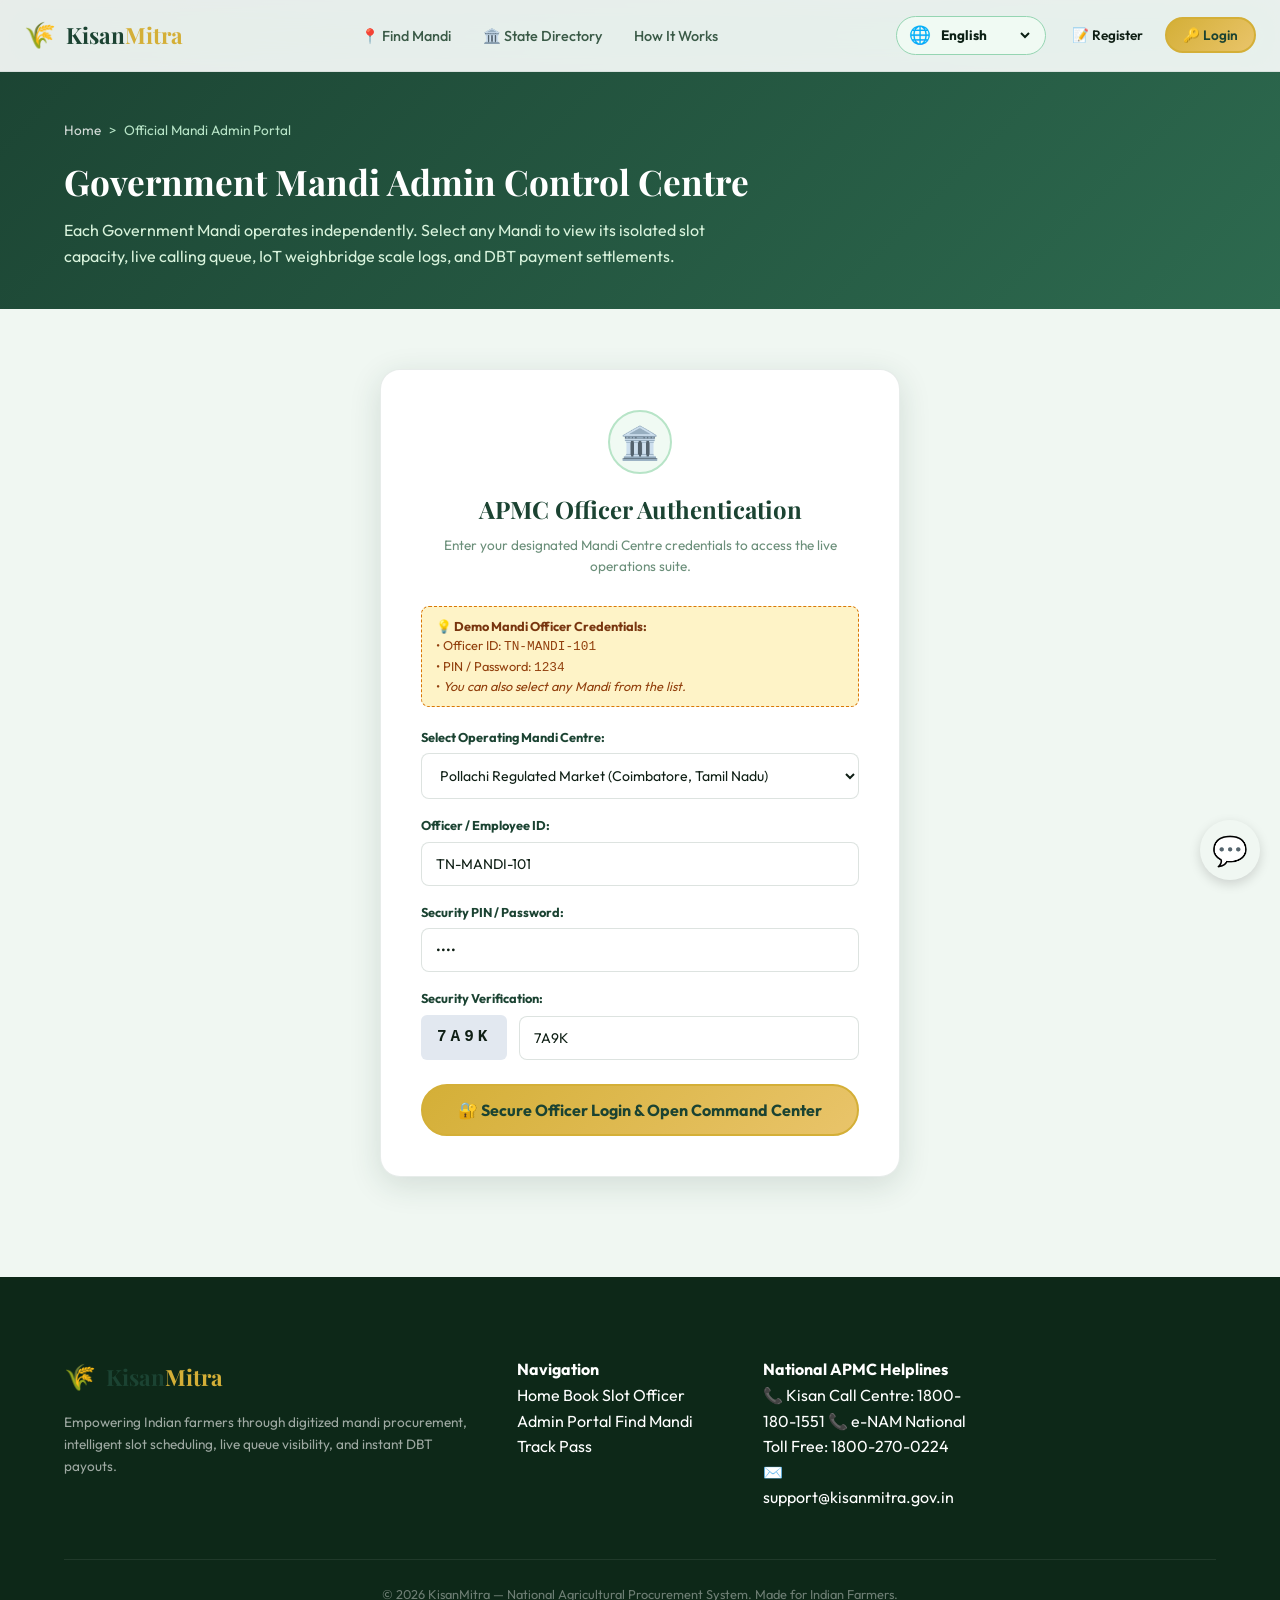
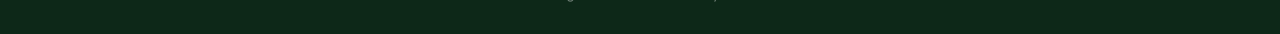
==== commit e026afa0: "Add Procfile, clean email fallbacks, update translations and chatbot" ====
--- a/admin.html
+++ b/admin.html
@@ -68,8 +68,8 @@
     <div class="auth-card">
       <div class="auth-header">
         <div class="auth-emblem">🏛️</div>
-        <h2>APMC Officer Authentication</h2>
-        <p>Enter your designated Mandi Centre credentials to access the live operations suite.</p>
+        <h2 data-i18n="admin_auth_title">APMC Officer Authentication</h2>
+        <p data-i18n="admin_auth_subtitle">Enter your designated Mandi Centre credentials to access the live operations suite.</p>
       </div>
 
       <div class="demo-pill">
@@ -110,7 +110,7 @@
         </div>
 
         <button type="submit" class="btn btn-gold btn-lg" style="width: 100%;">
-          <span>🔐 Secure Officer Login &amp; Open Command Center</span>
+          <span data-i18n="admin_login_btn">🔐 Secure Officer Login &amp; Open Command Center</span>
         </button>
       </form>
     </div>
@@ -825,5 +825,26 @@
   </div>
 
   <script src="script.js"></script>
+
+  <!-- ===== AI CHATBOT ===== -->
+  <div class="chat-widget" id="chatWidget">
+    <div class="chat-toggle" id="chatToggleBtn">
+      <span class="chat-icon">💬</span>
+    </div>
+    <div class="chat-box" id="chatBox">
+      <div class="chat-header">
+        <h4>🌾 KisanBot (AI Help)</h4>
+        <button id="chatCloseBtn">&times;</button>
+      </div>
+      <div class="chat-body" id="chatBody">
+        <div class="chat-msg bot-msg">Namaste! How can I help you today? Do you need help booking a slot?</div>
+      </div>
+      <div class="chat-input-area">
+        <input type="text" id="chatInput" placeholder="Type a message..." />
+        <button id="chatSendBtn">➤</button>
+      </div>
+    </div>
+  </div>
+
 </body>
 </html>
--- a/style.css
+++ b/style.css
@@ -3494,3 +3494,117 @@
 }
 
 
+
+/* ===== CHAT WIDGET ===== */
+.chat-widget {
+  position: fixed;
+  bottom: 20px;
+  right: 20px;
+  z-index: 9999;
+  font-family: 'Outfit', sans-serif;
+}
+.chat-toggle {
+  width: 60px;
+  height: 60px;
+  background: var(--primary);
+  border-radius: 50%;
+  display: flex;
+  align-items: center;
+  justify-content: center;
+  cursor: pointer;
+  box-shadow: 0 4px 12px rgba(0,0,0,0.15);
+  transition: transform 0.3s;
+}
+.chat-toggle:hover {
+  transform: scale(1.05);
+}
+.chat-icon {
+  font-size: 1.8rem;
+  color: white;
+}
+.chat-box {
+  display: none;
+  width: 320px;
+  height: 420px;
+  background: white;
+  border-radius: 12px;
+  box-shadow: 0 8px 24px rgba(0,0,0,0.2);
+  position: absolute;
+  bottom: 75px;
+  right: 0;
+  flex-direction: column;
+  overflow: hidden;
+  border: 1px solid var(--border);
+}
+.chat-box.active {
+  display: flex;
+}
+.chat-header {
+  background: var(--primary);
+  color: white;
+  padding: 12px 16px;
+  display: flex;
+  justify-content: space-between;
+  align-items: center;
+}
+.chat-header h4 {
+  margin: 0;
+  font-size: 1rem;
+}
+.chat-header button {
+  background: none;
+  border: none;
+  color: white;
+  font-size: 1.5rem;
+  cursor: pointer;
+}
+.chat-body {
+  flex: 1;
+  padding: 12px;
+  overflow-y: auto;
+  display: flex;
+  flex-direction: column;
+  gap: 10px;
+  background: #f8fafc;
+}
+.chat-msg {
+  max-width: 80%;
+  padding: 8px 12px;
+  border-radius: 12px;
+  font-size: 0.9rem;
+}
+.bot-msg {
+  background: white;
+  align-self: flex-start;
+  border: 1px solid var(--border);
+  border-bottom-left-radius: 2px;
+}
+.user-msg {
+  background: var(--primary);
+  color: white;
+  align-self: flex-end;
+  border-bottom-right-radius: 2px;
+}
+.chat-input-area {
+  display: flex;
+  padding: 10px;
+  border-top: 1px solid var(--border);
+  background: white;
+}
+.chat-input-area input {
+  flex: 1;
+  border: 1px solid var(--border);
+  border-radius: 20px;
+  padding: 8px 14px;
+  outline: none;
+}
+.chat-input-area button {
+  background: var(--primary);
+  color: white;
+  border: none;
+  width: 36px;
+  height: 36px;
+  border-radius: 50%;
+  margin-left: 8px;
+  cursor: pointer;
+}
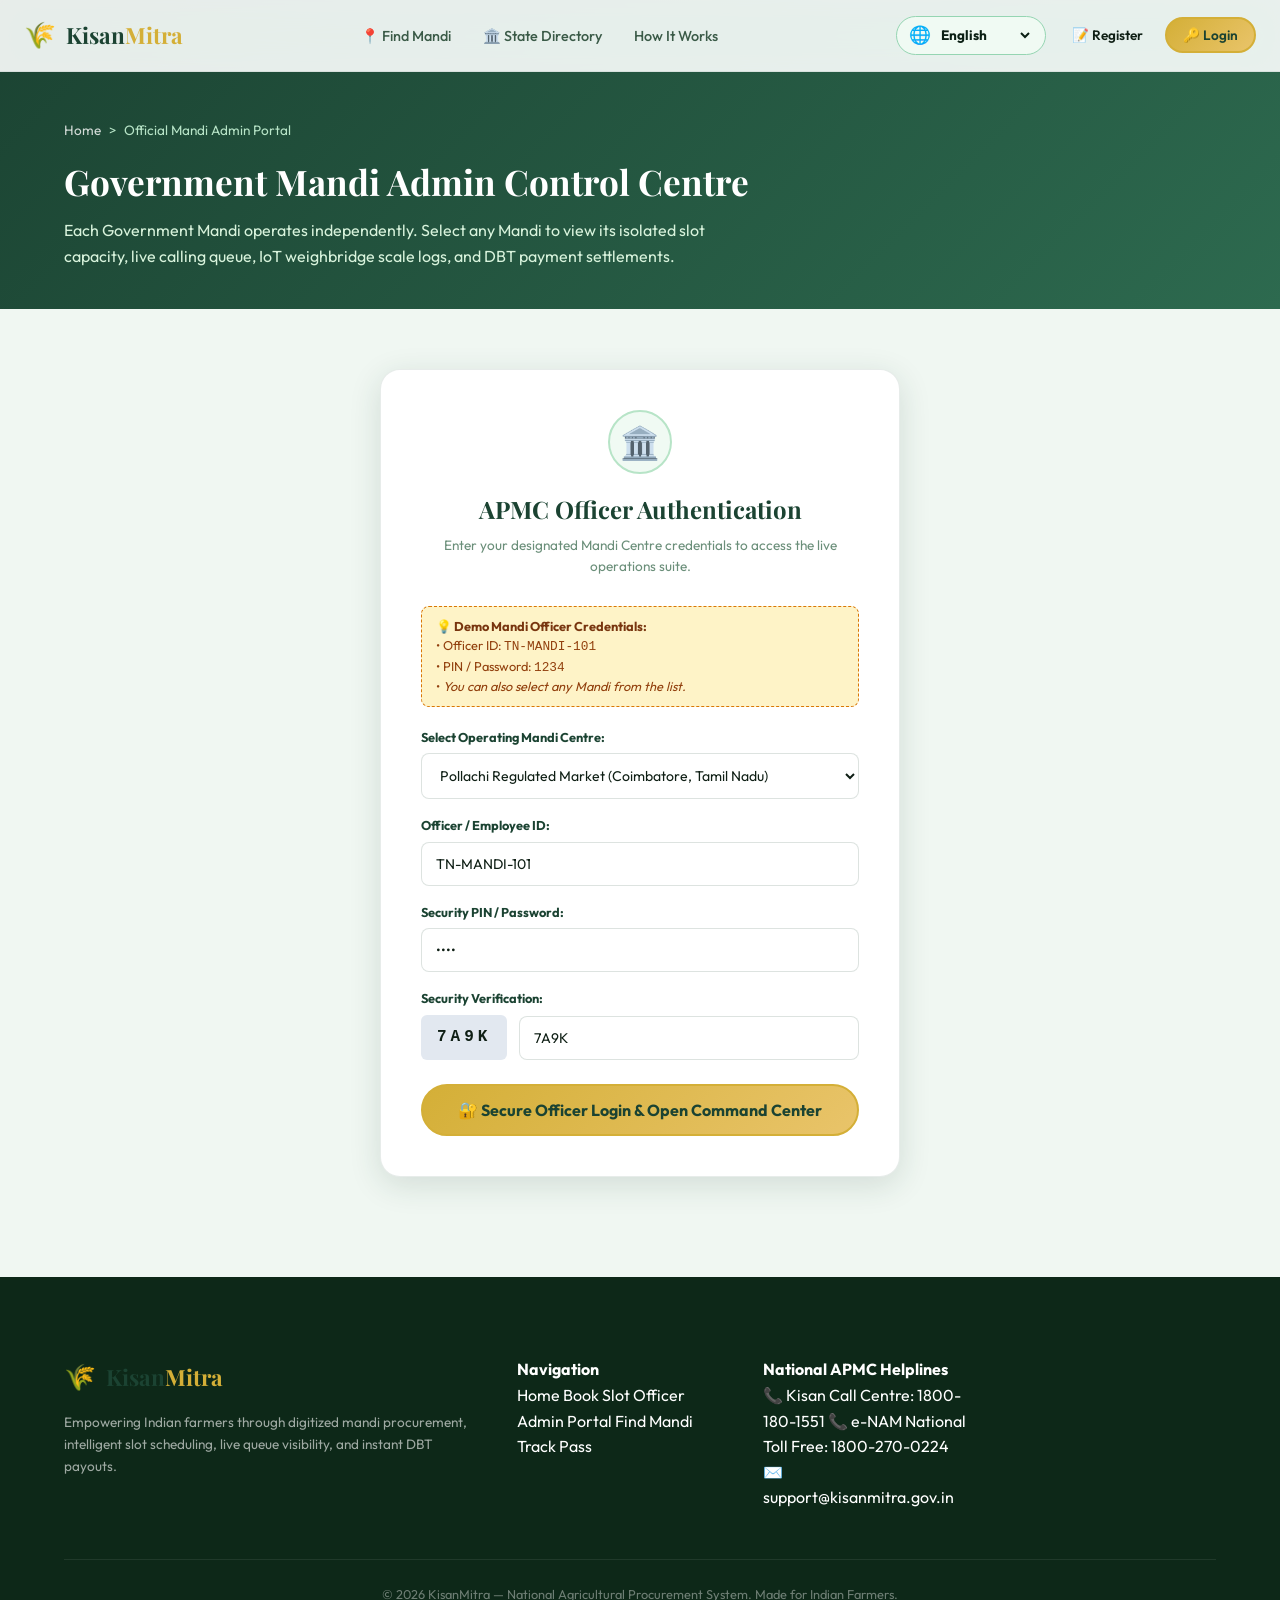
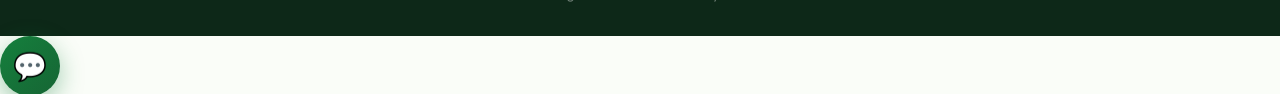
==== commit 2d647890: "Add prominent chat close button, outside click / escape close, and clean HTTP email dispatcher" ====
--- a/admin.html
+++ b/admin.html
@@ -828,20 +828,26 @@
 
   <!-- ===== AI CHATBOT ===== -->
   <div class="chat-widget" id="chatWidget">
-    <div class="chat-toggle" id="chatToggleBtn">
-      <span class="chat-icon">💬</span>
-    </div>
-    <div class="chat-box" id="chatBox">
+    <div class="chat-toggle" id="chatToggleBtn" title="Chat with KisanBot AI" aria-label="Toggle KisanBot AI Assistant">
+      <span class="chat-icon" id="chatToggleIcon">💬</span>
+    </div>
+    <div class="chat-box" id="chatBox" role="dialog" aria-label="KisanBot AI Assistant">
       <div class="chat-header">
-        <h4>🌾 KisanBot (AI Help)</h4>
-        <button id="chatCloseBtn">&times;</button>
+        <div class="chat-header-info">
+          <span class="chat-bot-avatar">🌾</span>
+          <div>
+            <h4>KisanBot</h4>
+            <span class="chat-status-dot">● Online (AI Help)</span>
+          </div>
+        </div>
+        <button id="chatCloseBtn" class="chat-close-btn" title="Close Chat (Esc)" aria-label="Close Chat">✕</button>
       </div>
       <div class="chat-body" id="chatBody">
-        <div class="chat-msg bot-msg">Namaste! How can I help you today? Do you need help booking a slot?</div>
+        <div class="chat-msg bot-msg">Namaste! I am KisanBot 🌾. How can I help you today? Do you need help checking mandi prices, MSP rates, or booking a procurement slot?</div>
       </div>
       <div class="chat-input-area">
-        <input type="text" id="chatInput" placeholder="Type a message..." />
-        <button id="chatSendBtn">➤</button>
+        <input type="text" id="chatInput" placeholder="Type message in English / हिंदी / தமிழ்..." autocomplete="off" />
+        <button id="chatSendBtn" title="Send Message" aria-label="Send Message">➤</button>
       </div>
     </div>
   </div>
--- a/style.css
+++ b/style.css
@@ -3497,70 +3497,128 @@
 
 /* ===== CHAT WIDGET ===== */
 .chat-widget {
+/* ===== AI CHATBOT WIDGET ===== */
+.chat-widget {
   position: fixed;
-  bottom: 20px;
-  right: 20px;
+  bottom: 24px;
+  right: 24px;
   z-index: 9999;
-  font-family: 'Outfit', sans-serif;
+  font-family: 'Outfit', -apple-system, BlinkMacSystemFont, 'Segoe UI', Roboto, sans-serif;
 }
 .chat-toggle {
   width: 60px;
   height: 60px;
-  background: var(--primary);
+  background: linear-gradient(135deg, #15803d, #166534);
   border-radius: 50%;
   display: flex;
   align-items: center;
   justify-content: center;
   cursor: pointer;
-  box-shadow: 0 4px 12px rgba(0,0,0,0.15);
-  transition: transform 0.3s;
+  box-shadow: 0 8px 24px rgba(21, 128, 61, 0.38);
+  transition: transform 0.25s cubic-bezier(0.34, 1.56, 0.64, 1), box-shadow 0.25s ease;
+  user-select: none;
 }
 .chat-toggle:hover {
-  transform: scale(1.05);
+  transform: scale(1.08);
+  box-shadow: 0 12px 28px rgba(21, 128, 61, 0.48);
+}
+.chat-toggle:active {
+  transform: scale(0.94);
 }
 .chat-icon {
-  font-size: 1.8rem;
+  font-size: 1.7rem;
   color: white;
+  line-height: 1;
+  transition: transform 0.2s ease;
 }
 .chat-box {
   display: none;
-  width: 320px;
-  height: 420px;
-  background: white;
-  border-radius: 12px;
-  box-shadow: 0 8px 24px rgba(0,0,0,0.2);
+  width: 360px;
+  max-width: calc(100vw - 32px);
+  height: 490px;
+  max-height: calc(100vh - 110px);
+  background: #ffffff;
+  border-radius: 16px;
+  box-shadow: 0 20px 45px rgba(0, 0, 0, 0.18), 0 0 0 1px rgba(0, 0, 0, 0.08);
   position: absolute;
-  bottom: 75px;
+  bottom: 74px;
   right: 0;
   flex-direction: column;
   overflow: hidden;
-  border: 1px solid var(--border);
+  border: 1px solid rgba(0, 0, 0, 0.08);
+  animation: chatSlideUp 0.25s cubic-bezier(0.16, 1, 0.3, 1);
+}
+@keyframes chatSlideUp {
+  from { opacity: 0; transform: translateY(12px) scale(0.96); }
+  to { opacity: 1; transform: translateY(0) scale(1); }
 }
 .chat-box.active {
   display: flex;
 }
 .chat-header {
-  background: var(--primary);
+  background: linear-gradient(135deg, #15803d, #166534);
   color: white;
   padding: 12px 16px;
   display: flex;
   justify-content: space-between;
   align-items: center;
+  box-shadow: 0 2px 8px rgba(0,0,0,0.1);
+}
+.chat-header-info {
+  display: flex;
+  align-items: center;
+  gap: 10px;
+}
+.chat-bot-avatar {
+  width: 34px;
+  height: 34px;
+  border-radius: 50%;
+  background: rgba(255, 255, 255, 0.2);
+  display: flex;
+  align-items: center;
+  justify-content: center;
+  font-size: 1.15rem;
 }
 .chat-header h4 {
   margin: 0;
   font-size: 1rem;
-}
-.chat-header button {
-  background: none;
+  font-weight: 700;
+  color: white;
+  line-height: 1.2;
+}
+.chat-status-dot {
+  font-size: 0.72rem;
+  color: #86efac;
+  font-weight: 500;
+  display: block;
+}
+.chat-close-btn {
+  background: rgba(255, 255, 255, 0.18);
   border: none;
   color: white;
-  font-size: 1.5rem;
+  width: 32px;
+  height: 32px;
+  border-radius: 50%;
+  font-size: 1.1rem;
+  font-weight: 700;
   cursor: pointer;
+  display: flex;
+  align-items: center;
+  justify-content: center;
+  transition: all 0.2s ease;
+  line-height: 1;
+}
+.chat-close-btn:hover {
+  background: rgba(239, 68, 68, 0.85);
+  color: white;
+  transform: scale(1.1);
+}
+.chat-close-btn:active {
+  transform: scale(0.92);
 }
 .chat-body {
   flex: 1;
-  padding: 12px;
+  padding: 14px;
   overflow-y: auto;
   display: flex;
   flex-direction: column;
@@ -3568,43 +3626,95 @@
   background: #f8fafc;
 }
 .chat-msg {
-  max-width: 80%;
-  padding: 8px 12px;
-  border-radius: 12px;
-  font-size: 0.9rem;
+  max-width: 82%;
+  padding: 10px 14px;
+  border-radius: 14px;
+  font-size: 0.92rem;
+  line-height: 1.5;
+  word-break: break-word;
 }
 .bot-msg {
-  background: white;
+  background: #ffffff;
+  color: #1e293b;
   align-self: flex-start;
-  border: 1px solid var(--border);
-  border-bottom-left-radius: 2px;
+  border: 1px solid #e2e8f0;
+  border-bottom-left-radius: 3px;
+  box-shadow: 0 1px 3px rgba(0,0,0,0.05);
 }
 .user-msg {
-  background: var(--primary);
+  background: linear-gradient(135deg, #15803d, #166534);
   color: white;
   align-self: flex-end;
-  border-bottom-right-radius: 2px;
+  border-bottom-right-radius: 3px;
+  box-shadow: 0 2px 6px rgba(21, 128, 61, 0.25);
 }
 .chat-input-area {
   display: flex;
-  padding: 10px;
-  border-top: 1px solid var(--border);
-  background: white;
+  padding: 10px 12px;
+  border-top: 1px solid #e2e8f0;
+  background: #ffffff;
+  align-items: center;
+  gap: 8px;
 }
 .chat-input-area input {
   flex: 1;
-  border: 1px solid var(--border);
-  border-radius: 20px;
-  padding: 8px 14px;
+  border: 1.5px solid #cbd5e1;
+  border-radius: 24px;
+  padding: 10px 16px;
+  font-size: 0.9rem;
   outline: none;
+  transition: border-color 0.2s;
+  background: #f8fafc;
+}
+.chat-input-area input:focus {
+  border-color: #15803d;
+  background: #ffffff;
 }
 .chat-input-area button {
-  background: var(--primary);
+  background: #15803d;
   color: white;
   border: none;
-  width: 36px;
-  height: 36px;
+  width: 38px;
+  height: 38px;
   border-radius: 50%;
-  margin-left: 8px;
+  display: flex;
+  align-items: center;
+  justify-content: center;
+  font-size: 1rem;
   cursor: pointer;
-}
+  transition: background 0.2s, transform 0.15s;
+  flex-shrink: 0;
+}
+.chat-input-area button:hover {
+  background: #166534;
+  transform: scale(1.05);
+}
+.chat-input-area button:active {
+  transform: scale(0.95);
+}
+
+/* Typing indicator animation */
+.typing-indicator {
+  display: flex;
+  align-items: center;
+  gap: 4px;
+  padding: 12px 16px !important;
+}
+.typing-indicator .dot {
+  width: 8px;
+  height: 8px;
+  border-radius: 50%;
+  background: #94a3b8;
+  animation: typingBounce 1.2s infinite ease-in-out;
+}
+.typing-indicator .dot:nth-child(2) { animation-delay: 0.2s; }
+.typing-indicator .dot:nth-child(3) { animation-delay: 0.4s; }
+@keyframes typingBounce {
+  0%, 80%, 100% { transform: scale(0.6); opacity: 0.4; }
+  40% { transform: scale(1); opacity: 1; }
+}
+
+/* Bot message HTML styling */
+.bot-msg strong { font-weight: 600; color: #0f172a; }
+.bot-msg em { font-style: italic; }
+.bot-msg br { line-height: 1.6; }
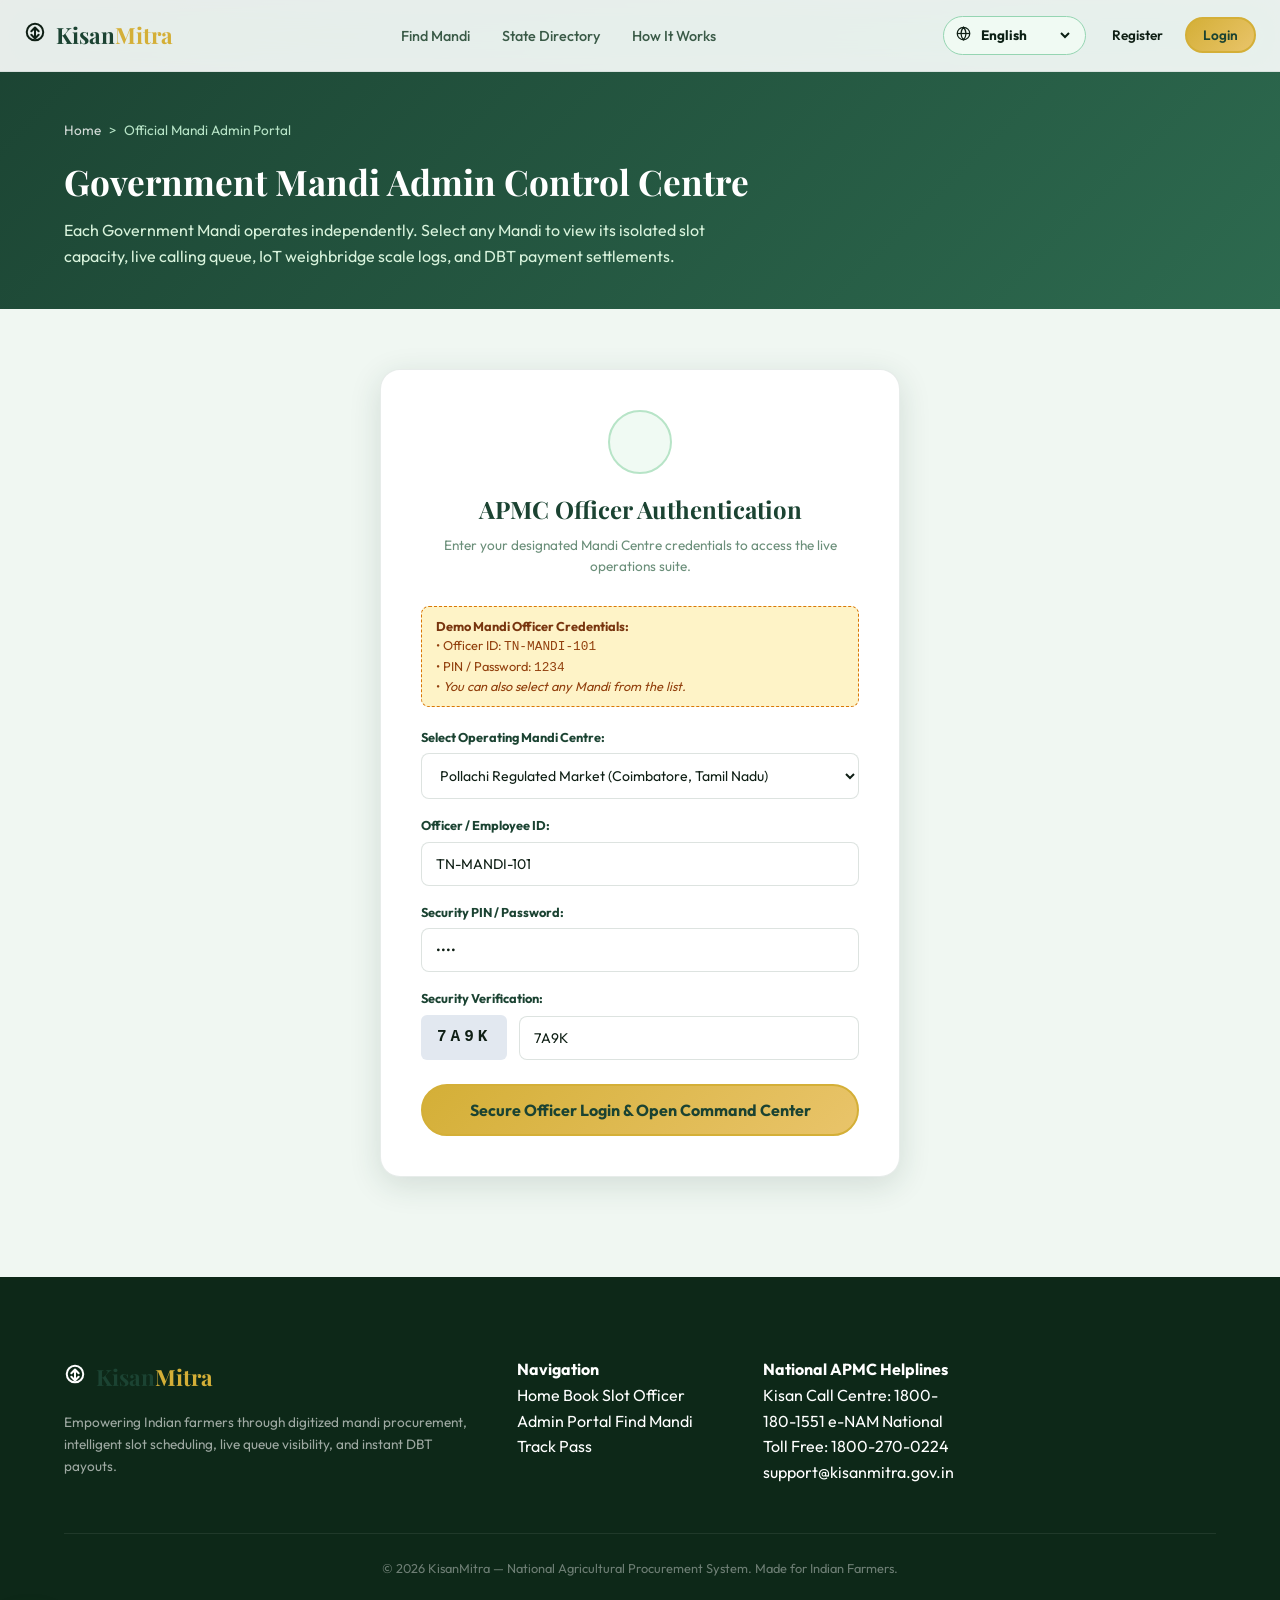
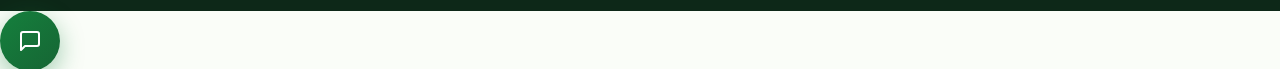
==== commit 5f959002: "UI Redesign: Replace emojis with crisp SVG vector icons and human-crafted APMC portal typography" ====
--- a/admin.html
+++ b/admin.html
@@ -5,8 +5,8 @@
   <meta name="viewport" content="width=device-width, initial-scale=1.0" />
   <title>Government APMC Mandi Officer Portal — KisanMitra</title>
   <meta name="description" content="Dedicated administrative operating suite for Government Mandi Superintendents, Weighbridge Operators, and Agriculture Officers." />
-  <meta name="theme-color" content="#1b4332" />
-  <link rel="icon" href="data:image/svg+xml,<svg xmlns=%22http://www.w3.org/2000/svg%22 viewBox=%220 0 100 100%22><text y=%22.9em%22 font-size=%2290%22>🌾</text></svg>" />
+  <meta name="theme-color" content="#166534" />
+  <link rel="icon" href="data:image/svg+xml,<svg xmlns=%22http://www.w3.org/2000/svg%22 viewBox=%220 0 24 24%22 fill=%22none%22 stroke=%22%23166534%22 stroke-width=%222%22><path d=%22M12 2a9 9 0 0 1 9 9c0 4.97-4.03 9-9 9A9 9 0 0 1 3 11a9 9 0 0 1 9-9z%22/><path d=%22M12 6v12M8 10l4-4 4 4M8 14l4 4 4-4%22/></svg>" />
   <link rel="preconnect" href="https://fonts.googleapis.com" />
   <link rel="preconnect" href="https://fonts.gstatic.com" crossorigin />
   <link href="https://fonts.googleapis.com/css2?family=Outfit:wght@300;400;500;600;700;800&family=Playfair+Display:wght@500;600;700&display=swap" rel="stylesheet" />
@@ -18,18 +18,22 @@
   <nav class="navbar" id="navbar">
     <div class="nav-container">
       <a href="index.html" class="nav-logo">
-        <span class="logo-icon">🌾</span>
+        <span class="logo-icon">
+          <svg width="22" height="22" viewBox="0 0 24 24" fill="none" stroke="currentColor" stroke-width="2.2" stroke-linecap="round" stroke-linejoin="round"><path d="M12 2a9 9 0 0 1 9 9c0 4.97-4.03 9-9 9A9 9 0 0 1 3 11a9 9 0 0 1 9-9z"/><path d="M12 6v12M8 10l4-4 4 4M8 14l4 4 4-4"/></svg>
+        </span>
         <span class="logo-text">Kisan<span class="logo-accent">Mitra</span></span>
       </a>
       <ul class="nav-links" id="navLinks">
-        <li><a href="index.html#mandi-locator" data-i18n="nav_find_mandi">📍 Find Mandi</a></li>
-        <li><a href="index.html#mandi-directory" data-i18n="nav_directory">🏛️ State Directory</a></li>
+        <li><a href="index.html#mandi-locator" data-i18n="nav_find_mandi">Find Mandi</a></li>
+        <li><a href="index.html#mandi-directory" data-i18n="nav_directory">State Directory</a></li>
         <li><a href="index.html#how-it-works" data-i18n="nav_how_it_works">How It Works</a></li>
       </ul>
       <div class="nav-actions">
         <!-- Global Language Selector in Navbar -->
         <div class="lang-selector-wrap">
-          <span class="lang-icon">🌐</span>
+          <span class="lang-icon">
+            <svg width="15" height="15" viewBox="0 0 24 24" fill="none" stroke="currentColor" stroke-width="2"><circle cx="12" cy="12" r="10"/><line x1="2" y1="12" x2="22" y2="12"/><path d="M12 2a15.3 15.3 0 0 1 4 10 15.3 15.3 0 0 1-4 10 15.3 15.3 0 0 1-4-10 15.3 15.3 0 0 1 4-10z"/></svg>
+          </span>
           <select id="globalLangSelect" class="lang-dropdown" aria-label="Select Language">
             <option value="en" selected>English</option>
             <option value="ta">தமிழ் (Tamil)</option>
@@ -39,10 +43,10 @@
         <!-- Dynamic Login / Profile Area -->
         <div id="navAuthArea" style="display: flex; gap: 8px; align-items: center;">
           <button class="btn btn-outline" id="navRegisterBtn" style="padding: 7px 14px; font-weight: 600; font-size: 0.85rem; border: 1.5px solid var(--primary); color: var(--primary);">
-            📝 Register
+            Register
           </button>
           <button class="btn btn-gold" id="navLoginBtn" style="padding: 7px 16px; font-weight: 600; font-size: 0.85rem;">
-            🔑 Login
+            Login
           </button>
         </div>
       </div>
@@ -58,7 +62,7 @@
       <div class="page-breadcrumb">
         <a href="index.html">Home</a> &gt; <span>Official Mandi Admin Portal</span>
       </div>
-      <h1 class="page-title" data-i18n="admin_title">🏛️ Government APMC Mandi Operating Suite</h1>
+      <h1 class="page-title" data-i18n="admin_title">Government APMC Mandi Operating Suite</h1>
       <p class="page-subtitle" data-i18n="admin_desc">Secure control center for Mandi Superintendents, Weighbridge Staff, and Accounts Officers to operate isolated tokens, weighment scales, and DBT payouts.</p>
     </div>
   </div>
@@ -67,13 +71,15 @@
   <div id="adminLoginGate" class="auth-wrapper">
     <div class="auth-card">
       <div class="auth-header">
-        <div class="auth-emblem">🏛️</div>
+        <div class="auth-emblem">
+          <svg width="40" height="40" viewBox="0 0 24 24" fill="none" stroke="var(--primary)" stroke-width="1.8"><path d="M3 21h18M3 10h18M5 10v11M19 10v11M9 10v11M15 10v11M12 3L2 10h20L12 3z"/></svg>
+        </div>
         <h2 data-i18n="admin_auth_title">APMC Officer Authentication</h2>
         <p data-i18n="admin_auth_subtitle">Enter your designated Mandi Centre credentials to access the live operations suite.</p>
       </div>
 
       <div class="demo-pill">
-        <strong>💡 Demo Mandi Officer Credentials:</strong><br/>
+        <strong>Demo Mandi Officer Credentials:</strong><br/>
         • Officer ID: <code>TN-MANDI-101</code><br/>
         • PIN / Password: <code>1234</code><br/>
         • <em>You can also select any Mandi from the list.</em>
@@ -110,7 +116,7 @@
         </div>
 
         <button type="submit" class="btn btn-gold btn-lg" style="width: 100%;">
-          <span data-i18n="admin_login_btn">🔐 Secure Officer Login &amp; Open Command Center</span>
+          <span data-i18n="admin_login_btn">Secure Officer Login &amp; Open Command Center</span>
         </button>
       </form>
     </div>
@@ -124,7 +130,7 @@
         <!-- Top Mandi Selector Bar -->
         <div class="admin-topbar">
           <div class="admin-selector-wrap">
-            <label for="adminMandiSelect"><span class="mandi-icon">🏛️</span> Operating Centre:</label>
+            <label for="adminMandiSelect">Operating Centre:</label>
             <select id="adminMandiSelect" class="admin-mandi-dropdown">
               <!-- Dynamically populated with all mandis -->
             </select>
@@ -135,30 +141,30 @@
               <span id="adminOfficerName">Mandi Superintendent: Suresh Kulkarni</span>
             </div>
             <span class="admin-mandi-tag" id="adminMandiTag">APMC Grade A | Reg: MH-APMC-042</span>
-            <button class="btn btn-sm btn-outline-danger" id="adminLogoutBtn" style="margin-left: 10px;">🚪 Logout / Exit</button>
+            <button class="btn btn-sm btn-outline-danger" id="adminLogoutBtn" style="margin-left: 10px;">Logout / Exit</button>
           </div>
         </div>
 
         <!-- Admin Navigation Tabs -->
         <div class="admin-nav-tabs">
           <button class="admin-tab-btn active" data-tab="tab-overview">
-            <span>📊 Live Overview</span>
+            <span>Live Overview</span>
           </button>
           <button class="admin-tab-btn" data-tab="tab-queue">
-            <span>👨‍🌾 Live Queue &amp; Calling</span>
+            <span>Live Queue &amp; Calling</span>
             <span class="tab-count-badge" id="adminQueueCountBadge">4</span>
           </button>
           <button class="admin-tab-btn" data-tab="tab-weighbridge">
-            <span>⚖️ IoT Weighbridge Terminal</span>
+            <span>IoT Weighbridge Terminal</span>
           </button>
           <button class="admin-tab-btn" data-tab="tab-slots">
-            <span>📅 Slot &amp; Capacity Control</span>
+            <span>Slot &amp; Capacity Control</span>
           </button>
           <button class="admin-tab-btn" data-tab="tab-msp">
-            <span>🌾 Daily MSP Rates Master</span>
+            <span>Daily MSP Rates Master</span>
           </button>
           <button class="admin-tab-btn" data-tab="tab-reports">
-            <span>💳 DBT Settlements &amp; Reports</span>
+            <span>DBT Settlements &amp; Reports</span>
           </button>
         </div>
 
@@ -167,21 +173,27 @@
           <!-- Overview Stats -->
           <div class="dash-stats-row">
             <div class="dash-stat-card">
-              <div class="dash-stat-icon blue-bg">👨‍🌾</div>
+              <div class="dash-stat-icon blue-bg">
+                <svg width="20" height="20" viewBox="0 0 24 24" fill="none" stroke="currentColor" stroke-width="2"><path d="M20 21v-2a4 4 0 0 0-4-4H8a4 4 0 0 0-4 4v2"/><circle cx="12" cy="7" r="4"/></svg>
+              </div>
               <div class="dash-stat-info">
                 <span class="dash-stat-val" id="statTodayTotal">148</span>
                 <span class="dash-stat-label">Total Bookings Today</span>
               </div>
             </div>
             <div class="dash-stat-card">
-              <div class="dash-stat-icon green-bg">✅</div>
+              <div class="dash-stat-icon green-bg">
+                <svg width="20" height="20" viewBox="0 0 24 24" fill="none" stroke="currentColor" stroke-width="2"><polyline points="20 6 9 17 4 12"/></svg>
+              </div>
               <div class="dash-stat-info">
                 <span class="dash-stat-val" id="statProcessed">112</span>
                 <span class="dash-stat-label">Procured &amp; Weighed</span>
               </div>
             </div>
             <div class="dash-stat-card">
-              <div class="dash-stat-icon amber-bg">⏳</div>
+              <div class="dash-stat-icon amber-bg">
+                <svg width="20" height="20" viewBox="0 0 24 24" fill="none" stroke="currentColor" stroke-width="2"><circle cx="12" cy="12" r="10"/><polyline points="12 6 12 12 16 14"/></svg>
+              </div>
               <div class="dash-stat-info">
                 <span class="dash-stat-val" id="statInQueue">36</span>
                 <span class="dash-stat-label">Currently in Queue</span>
@@ -199,13 +211,13 @@
           <!-- Active Calling Banner -->
           <div class="now-serving-banner">
             <div class="serving-left">
-              <div class="serving-tag">📢 NOW SERVING AT WEIGHBRIDGE #1</div>
+              <div class="serving-tag">NOW SERVING AT WEIGHBRIDGE #1</div>
               <div class="serving-token" id="nowServingToken">Token #KM-2045</div>
               <div class="serving-details" id="nowServingDetails">Farmer: Ramesh Patil | Crop: Wheat (12 Qtl) | Gate 1</div>
             </div>
             <div class="serving-right">
               <button class="btn btn-gold btn-lg" id="overviewCallNextBtn">
-                <span>🔊 Call Next Farmer</span>
+                <span>Call Next Farmer</span>
               </button>
             </div>
           </div>
@@ -245,10 +257,10 @@
             </div>
             <div class="qch-actions">
               <button class="btn btn-gold" id="callNextTokenMainBtn">
-                <span>🔊 Announce &amp; Call Next</span>
+                <span>Announce &amp; Call Next</span>
               </button>
               <button class="btn btn-outline" id="refreshQueueBtn">
-                <span>🔄 Refresh Queue</span>
+                <span>Refresh Queue</span>
               </button>
             </div>
           </div>
@@ -259,8 +271,8 @@
               <div class="huge-token-number" id="boardActiveToken">#KM-2045</div>
               <div class="board-farmer-meta" id="boardActiveMeta">Farmer: Ramesh Patil • Crop: Wheat • Slot: 09:00 AM</div>
               <div class="call-controls-row">
-                <button class="btn btn-sm btn-outline" id="repeatCallSoundBtn">🔔 Ring Bell Again</button>
-                <button class="btn btn-sm btn-primary" id="advanceCurrentTokenBtn">➔ Move to Next Stage</button>
+                <button class="btn btn-sm btn-outline" id="repeatCallSoundBtn">Ring Bell Again</button>
+                <button class="btn btn-sm btn-primary" id="advanceCurrentTokenBtn">Move to Next Stage</button>
               </div>
             </div>
             <div class="calling-quick-stats">
@@ -317,7 +329,9 @@
           <div class="weighbridge-container">
             <div class="wb-form-card">
               <div class="wb-header">
-                <div class="wb-icon">⚖️</div>
+                <div class="wb-icon">
+                  <svg width="28" height="28" viewBox="0 0 24 24" fill="none" stroke="var(--primary)" stroke-width="2"><path d="M12 3v18M6 8l6-5 6 5M3 13l3-5 3 5a3 3 0 0 1-6 0zM15 13l3-5 3 5a3 3 0 0 1-6 0z"/></svg>
+                </div>
                 <div>
                   <h3>IoT Digital Weighbridge Terminal</h3>
                   <p>Connected Scale: <strong>Weighbridge Scale #01 (Calibrated)</strong></p>
@@ -394,10 +408,10 @@
                 </div>
                 <div class="payout-right" style="display: flex; gap: 8px; flex-wrap: wrap;">
                   <button class="btn btn-gold btn-lg" id="generateWeighSlipBtn">
-                    <span>⚖️ Certify Weight &amp; Quality, Release DBT &amp; Dispatch Gmail</span>
+                    <span>Certify Weight &amp; Quality, Release DBT &amp; Dispatch Gmail</span>
                   </button>
                   <button type="button" class="btn btn-outline" id="viewAdminEmailBtn">
-                    <span>📬 View Gmail Intimation</span>
+                    <span>View Gmail Intimation</span>
                   </button>
                 </div>
               </div>
@@ -421,7 +435,7 @@
                 <h3>Daily Capacity &amp; Time Slot Management</h3>
                 <p>Configure slot quotas per time window to balance vehicular traffic and prevent yard congestion.</p>
               </div>
-              <button class="btn btn-primary" id="saveSlotConfigBtn">💾 Save Mandi Slot Settings</button>
+              <button class="btn btn-primary" id="saveSlotConfigBtn">Save Mandi Slot Settings</button>
             </div>
 
             <div class="slots-config-grid" id="slotsConfigGrid">
@@ -429,11 +443,11 @@
             </div>
 
             <div class="emergency-override-box">
-              <h4>🚨 Emergency Capacity Overrides</h4>
+              <h4>Emergency Capacity Overrides</h4>
               <p>Need to handle sudden post-harvest influx or weather alerts?</p>
               <div class="emergency-actions">
                 <button class="btn btn-outline" id="addEmergencySlotBtn">+ Add 10 Emergency Slots Today</button>
-                <button class="btn btn-outline" id="freezeBookingBtn">❄️ Temporary Freeze New Bookings</button>
+                <button class="btn btn-outline" id="freezeBookingBtn">Temporary Freeze New Bookings</button>
               </div>
             </div>
           </div>
@@ -447,7 +461,7 @@
                 <h3>Prevailing Government MSP &amp; Market Procurement Rates</h3>
                 <p>Mandi Superintendent can update active buying rates and permissible moisture tolerance thresholds.</p>
               </div>
-              <button class="btn btn-gold" id="saveMspRatesBtn">💾 Update Mandi Rates</button>
+              <button class="btn btn-gold" id="saveMspRatesBtn">Update Mandi Rates</button>
             </div>
 
             <div class="msp-table-wrap">
@@ -477,7 +491,7 @@
                 <h3>Direct Bank Transfer (DBT) Daily Settlement Batch</h3>
                 <p>Export official procurement logbooks for State Agriculture Marketing Board &amp; PFMS.</p>
               </div>
-              <button class="btn btn-primary" id="exportReportBtn">📥 Export Mandi Daily Report (CSV / PDF)</button>
+              <button class="btn btn-primary" id="exportReportBtn">Export Mandi Daily Report (CSV / PDF)</button>
             </div>
 
             <div class="settlement-summary-cards">
@@ -533,7 +547,9 @@
       <!-- Printable Weighment Slip Content -->
       <div class="official-weigh-slip" id="printableSlipArea">
         <div class="slip-header-border">
-          <div class="slip-emblem">🌾</div>
+          <div class="slip-emblem">
+            <svg width="32" height="32" viewBox="0 0 24 24" fill="none" stroke="currentColor" stroke-width="2"><path d="M12 2a9 9 0 0 1 9 9c0 4.97-4.03 9-9 9A9 9 0 0 1 3 11a9 9 0 0 1 9-9z"/><path d="M12 6v12M8 10l4-4 4 4M8 14l4 4 4-4"/></svg>
+          </div>
           <div class="slip-gov-title">GOVERNMENT APMC REGULATED MARKET</div>
           <div class="slip-sub-title">DEPARTMENT OF AGRICULTURAL MARKETING &amp; AGRI BUSINESS</div>
           <div class="slip-mandi-info" id="slipMandiHeader">Pollachi Regulated Market, Coimbatore, Tamil Nadu</div>
@@ -598,7 +614,9 @@
 
         <div class="slip-dbt-footer">
           <div class="dbt-status-box">
-            <span class="dbt-icon">💳</span>
+            <span class="dbt-icon">
+              <svg width="22" height="22" viewBox="0 0 24 24" fill="none" stroke="currentColor" stroke-width="2"><rect x="1" y="4" width="22" height="16" rx="2" ry="2"/><line x1="1" y1="10" x2="23" y2="10"/></svg>
+            </span>
             <div>
               <strong>Payment Mode: Direct DBT Bank Transfer</strong><br/>
               <small>PFMS Reference: PFMS/TN/2026/09/882194 | Bank Credit within 24 Hrs</small>
@@ -613,7 +631,7 @@
 
       <div class="slip-modal-actions">
         <button class="btn btn-outline" id="closeSlipBtn2">Close Window</button>
-        <button class="btn btn-gold btn-lg" id="printSlipBtn" onclick="window.print()">🖨️ Print Official Weighment Slip</button>
+        <button class="btn btn-gold btn-lg" id="printSlipBtn" onclick="window.print()">Print Official Weighment Slip</button>
       </div>
     </div>
   </div>
@@ -624,7 +642,9 @@
       <div class="footer-grid">
         <div class="footer-brand">
           <a href="index.html" class="nav-logo">
-            <span class="logo-icon">🌾</span>
+            <span class="logo-icon">
+              <svg width="22" height="22" viewBox="0 0 24 24" fill="none" stroke="currentColor" stroke-width="2.2" stroke-linecap="round" stroke-linejoin="round"><path d="M12 2a9 9 0 0 1 9 9c0 4.97-4.03 9-9 9A9 9 0 0 1 3 11a9 9 0 0 1 9-9z"/><path d="M12 6v12M8 10l4-4 4 4M8 14l4 4 4-4"/></svg>
+            </span>
             <span class="logo-text">Kisan<span class="logo-accent">Mitra</span></span>
           </a>
           <p class="footer-tagline">
@@ -641,9 +661,9 @@
         </div>
         <div class="footer-col">
           <h4>National APMC Helplines</h4>
-          <a href="tel:18001801551">📞 Kisan Call Centre: 1800-180-1551</a>
-          <a href="tel:18002700224">📞 e-NAM National Toll Free: 1800-270-0224</a>
-          <a href="mailto:support@kisanmitra.gov.in">✉️ support@kisanmitra.gov.in</a>
+          <a href="tel:18001801551">Kisan Call Centre: 1800-180-1551</a>
+          <a href="tel:18002700224">e-NAM National Toll Free: 1800-270-0224</a>
+          <a href="mailto:support@kisanmitra.gov.in">support@kisanmitra.gov.in</a>
         </div>
       </div>
       <div class="footer-bottom">
@@ -665,11 +685,13 @@
       </div>
       <div class="gmail-body">
         <div class="email-subject-line" id="emailSubjectLine">
-          <span>📢 [APMC Pollachi] Verified Procurement Intimation &amp; DBT Settlement — Token #KM-2048</span>
+          <span>[APMC Pollachi] Verified Procurement Intimation &amp; DBT Settlement — Token #KM-2048</span>
         </div>
         <div class="email-meta-card">
           <div class="sender-info">
-            <div class="sender-avatar">🏛️</div>
+            <div class="sender-avatar">
+              <svg width="20" height="20" viewBox="0 0 24 24" fill="none" stroke="currentColor" stroke-width="2"><path d="M3 21h18M3 10h18M5 10v11M19 10v11M9 10v11M15 10v11M12 3L2 10h20L12 3z"/></svg>
+            </div>
             <div class="sender-details">
               <strong id="emailSenderName">Government APMC Procurement Cell, Pollachi Regulated Market</strong>
               <div class="sender-email" id="emailSenderAddress">&lt;apmc.pollachi@kisanmitra.gov.in&gt;</div>
@@ -685,7 +707,7 @@
               <h3>GOVERNMENT APMC MANDI PROCUREMENT ADVICE</h3>
               <p>DIRECT BENEFIT TRANSFER (PFMS) DISBURSEMENT INTIMATION</p>
             </div>
-            <div class="apmc-verified-stamp" id="emailStatusStamp">✓ CERTIFIED WEIGHMENT &amp; GRADE</div>
+            <div class="apmc-verified-stamp" id="emailStatusStamp">CERTIFIED WEIGHMENT &amp; GRADE</div>
           </div>
           <div class="apmc-advice-body">
             <div class="advice-grid">
@@ -729,7 +751,7 @@
                 <strong id="emailFinalPayout">₹1,60,704</strong>
               </div>
               <div class="pfb-right">
-                <span class="dbt-status-pill">✓ Direct Bank Credit via PFMS</span>
+                <span class="dbt-status-pill">Direct Bank Credit via PFMS</span>
                 <div>UTR: <code id="emailUtr">PFMS-DBT-2026-99412</code></div>
               </div>
             </div>
@@ -741,7 +763,7 @@
         </div>
       </div>
       <div class="gmail-actions-bar">
-        <button class="btn btn-outline" onclick="window.print()">🖨️ Print Advice</button>
+        <button class="btn btn-outline" onclick="window.print()">Print Advice</button>
         <button class="btn btn-gold" id="closeGmailModalBtn">Close Intimation</button>
       </div>
     </div>
@@ -752,26 +774,28 @@
     <div class="modal-card">
       <button class="modal-close" id="closeUnifiedLoginModal">&times;</button>
       <div class="modal-header">
-        <div class="modal-icon">🌾</div>
+        <div class="modal-icon">
+          <svg width="28" height="28" viewBox="0 0 24 24" fill="none" stroke="var(--primary)" stroke-width="2"><path d="M12 2a9 9 0 0 1 9 9c0 4.97-4.03 9-9 9A9 9 0 0 1 3 11a9 9 0 0 1 9-9z"/><path d="M12 6v12M8 10l4-4 4 4M8 14l4 4 4-4"/></svg>
+        </div>
         <h2>Sign In to KisanMitra</h2>
         <p>Choose your role to access farmer slot booking or mandi management</p>
       </div>
 
       <div class="role-selector">
-        <button type="button" class="role-pill" id="tabFarmerLoginBtn">👨‍🌾 Farmer Login</button>
-        <button type="button" class="role-pill active" id="tabAdminLoginBtn">🏛️ Mandi Admin Login</button>
+        <button type="button" class="role-pill" id="tabFarmerLoginBtn">Farmer Login</button>
+        <button type="button" class="role-pill active" id="tabAdminLoginBtn">Mandi Admin Login</button>
       </div>
 
       <!-- Farmer Login Sub-section -->
       <div id="farmerLoginSection" class="auth-sub-section" style="display: none;">
         <div class="demo-pill" style="margin-bottom: 16px;">
-          <strong>💡 Demo Farmer Login:</strong> Mobile: <code>9876543210</code> | OTP: <code>1234</code>
+          <strong>Demo Farmer Login:</strong> Mobile: <code>9876543210</code> | OTP: <code>1234</code>
         </div>
         <form id="farmerLoginForm" class="modal-form">
           <div class="form-group">
             <label>Mobile Number</label>
             <div class="input-with-prefix">
-              <span class="input-prefix">🇮🇳 +91</span>
+              <span class="input-prefix">+91</span>
               <input type="tel" id="farmerLoginPhone" placeholder="Enter 10-digit mobile number" maxlength="10" value="9876543210" required />
             </div>
           </div>
@@ -785,10 +809,10 @@
             </div>
           </div>
           <button type="submit" class="btn btn-primary btn-block btn-lg" style="margin-top: 10px;">
-            <span>👨‍🌾 Login as Farmer</span>
+            <span>Login as Farmer</span>
           </button>
           <button type="button" class="btn btn-outline btn-block" id="farmerQuickDemoBtn" style="margin-top: 10px;">
-            <span>⚡ Instant Demo Login (Ramesh Kumar)</span>
+            <span>Instant Demo Login (Ramesh Kumar)</span>
           </button>
         </form>
       </div>
@@ -796,7 +820,7 @@
       <!-- Mandi Admin Login Sub-section -->
       <div id="adminLoginSection" class="auth-sub-section">
         <div class="demo-pill" style="margin-bottom: 16px;">
-          <strong>💡 Demo Mandi Officer:</strong> ID: <code>TN-MANDI-101</code> | PIN: <code>1234</code>
+          <strong>Demo Mandi Officer:</strong> ID: <code>TN-MANDI-101</code> | PIN: <code>1234</code>
         </div>
         <form id="modalAdminLoginForm" class="modal-form">
           <div class="form-group">
@@ -814,10 +838,10 @@
             </div>
           </div>
           <button type="submit" class="btn btn-gold btn-block btn-lg" style="margin-top: 10px;">
-            <span>🏛️ Open APMC Mandi Suite</span>
+            <span>Open APMC Mandi Suite</span>
           </button>
           <button type="button" class="btn btn-outline btn-block" id="adminQuickDemoBtn" style="margin-top: 10px;">
-            <span>⚡ Instant Demo Admin Login (Pollachi)</span>
+            <span>Instant Demo Admin Login (Pollachi)</span>
           </button>
         </form>
       </div>
@@ -828,26 +852,32 @@
 
   <!-- ===== AI CHATBOT ===== -->
   <div class="chat-widget" id="chatWidget">
-    <div class="chat-toggle" id="chatToggleBtn" title="Chat with KisanBot AI" aria-label="Toggle KisanBot AI Assistant">
-      <span class="chat-icon" id="chatToggleIcon">💬</span>
-    </div>
-    <div class="chat-box" id="chatBox" role="dialog" aria-label="KisanBot AI Assistant">
+    <div class="chat-toggle" id="chatToggleBtn" title="Helpdesk &amp; Support Assistant" aria-label="Toggle Helpdesk Assistant">
+      <span class="chat-icon" id="chatToggleIcon">
+        <svg width="22" height="22" viewBox="0 0 24 24" fill="none" stroke="currentColor" stroke-width="2" stroke-linecap="round" stroke-linejoin="round"><path d="M21 15a2 2 0 0 1-2 2H7l-4 4V5a2 2 0 0 1 2-2h14a2 2 0 0 1 2 2z"/></svg>
+      </span>
+    </div>
+    <div class="chat-box" id="chatBox" role="dialog" aria-label="KisanMitra Helpdesk Assistant">
       <div class="chat-header">
         <div class="chat-header-info">
-          <span class="chat-bot-avatar">🌾</span>
+          <span class="chat-bot-avatar">
+            <svg width="18" height="18" viewBox="0 0 24 24" fill="none" stroke="currentColor" stroke-width="2"><path d="M3 18v-6a9 9 0 0 1 18 0v6"/><path d="M21 19a2 2 0 0 1-2 2h-1a2 2 0 0 1-2-2v-3a2 2 0 0 1 2-2h3zM3 19a2 2 0 0 0 2 2h1a2 2 0 0 0 2-2v-3a2 2 0 0 0-2-2H3z"/></svg>
+          </span>
           <div>
-            <h4>KisanBot</h4>
-            <span class="chat-status-dot">● Online (AI Help)</span>
+            <h4>KisanMitra Helpdesk</h4>
+            <span class="chat-status-dot">● Online Support</span>
           </div>
         </div>
         <button id="chatCloseBtn" class="chat-close-btn" title="Close Chat (Esc)" aria-label="Close Chat">✕</button>
       </div>
       <div class="chat-body" id="chatBody">
-        <div class="chat-msg bot-msg">Namaste! I am KisanBot 🌾. How can I help you today? Do you need help checking mandi prices, MSP rates, or booking a procurement slot?</div>
+        <div class="chat-msg bot-msg">Namaste! Welcome to KisanMitra Mandi Helpdesk. How can I assist you today? You can ask about government MSP rates, nearest APMC mandis, slot booking, or queue status.</div>
       </div>
       <div class="chat-input-area">
         <input type="text" id="chatInput" placeholder="Type message in English / हिंदी / தமிழ்..." autocomplete="off" />
-        <button id="chatSendBtn" title="Send Message" aria-label="Send Message">➤</button>
+        <button id="chatSendBtn" title="Send Message" aria-label="Send Message">
+          <svg width="16" height="16" viewBox="0 0 24 24" fill="none" stroke="currentColor" stroke-width="2"><line x1="22" y1="2" x2="11" y2="13"/><polygon points="22 2 15 22 11 13 2 9 22 2"/></svg>
+        </button>
       </div>
     </div>
   </div>
--- a/style.css
+++ b/style.css
@@ -607,8 +607,21 @@
 }
 
 .problem-icon {
-  font-size: 2.5rem;
+  width: 48px;
+  height: 48px;
+  border-radius: 10px;
+  background: var(--green-100);
+  border: 1px solid var(--green-300);
+  color: var(--green-800);
+  display: inline-flex;
+  align-items: center;
+  justify-content: center;
   margin-bottom: 16px;
+}
+.problem-icon svg {
+  width: 26px;
+  height: 26px;
+  stroke: currentColor;
 }
 
 .problem-card h3 {
@@ -698,14 +711,18 @@
   border-radius: var(--radius-sm);
   align-items: center;
   justify-content: center;
-  font-size: 1.2rem;
   margin-bottom: 10px;
 }
-.timeline-icon-wrap.green { background: var(--green-200); }
-.timeline-icon-wrap.blue { background: #dbeafe; }
-.timeline-icon-wrap.teal { background: #ccfbf1; }
-.timeline-icon-wrap.amber { background: #fef3c7; }
-.timeline-icon-wrap.rose { background: #ffe4e6; }
+.timeline-icon-wrap svg {
+  width: 20px;
+  height: 20px;
+  stroke: currentColor;
+}
+.timeline-icon-wrap.green { background: var(--green-200); color: var(--green-800); }
+.timeline-icon-wrap.blue { background: #dbeafe; color: #1e40af; }
+.timeline-icon-wrap.teal { background: #ccfbf1; color: #0f766e; }
+.timeline-icon-wrap.amber { background: #fef3c7; color: #92400e; }
+.timeline-icon-wrap.rose { background: #ffe4e6; color: #9f1239; }
 
 .timeline-content h3 {
   font-family: var(--font-heading);
@@ -735,8 +752,20 @@
   box-shadow: var(--shadow-lg);
 }
 .outcome-icon {
-  font-size: 2.5rem;
+  display: inline-flex;
+  align-items: center;
+  justify-content: center;
+  width: 52px;
+  height: 52px;
+  border-radius: 12px;
+  background: rgba(255, 255, 255, 0.15);
+  color: #ffffff;
   flex-shrink: 0;
+}
+.outcome-icon svg {
+  width: 28px;
+  height: 28px;
+  stroke: currentColor;
 }
 .outcome-text h3 {
   font-family: var(--font-heading);
@@ -797,12 +826,37 @@
 }
 
 .feature-icon-lg {
-  font-size: 3rem;
+  display: inline-flex;
+  align-items: center;
+  justify-content: center;
+  width: 64px;
+  height: 64px;
+  border-radius: 12px;
+  background: rgba(255, 255, 255, 0.15);
+  color: #ffffff;
   margin-bottom: 20px;
 }
+.feature-icon-lg svg {
+  width: 36px;
+  height: 36px;
+  stroke: currentColor;
+}
 .feature-icon-sm {
-  font-size: 1.8rem;
+  display: inline-flex;
+  align-items: center;
+  justify-content: center;
+  width: 44px;
+  height: 44px;
+  border-radius: 10px;
+  background: var(--green-100);
+  border: 1px solid var(--green-300);
+  color: var(--green-800);
   margin-bottom: 14px;
+}
+.feature-icon-sm svg {
+  width: 24px;
+  height: 24px;
+  stroke: currentColor;
 }
 
 .feature-card h3 {
@@ -1158,8 +1212,21 @@
   margin-bottom: 24px;
 }
 .modal-icon {
-  font-size: 2.4rem;
-  margin-bottom: 8px;
+  display: inline-flex;
+  align-items: center;
+  justify-content: center;
+  width: 52px;
+  height: 52px;
+  border-radius: 12px;
+  background: var(--green-100);
+  border: 1px solid var(--green-300);
+  color: var(--green-800);
+  margin: 0 auto 12px auto;
+}
+.modal-icon svg {
+  width: 28px;
+  height: 28px;
+  stroke: currentColor;
 }
 .modal-header h2 {
   font-family: var(--font-heading);
@@ -2433,10 +2500,21 @@
   border-bottom: 1px solid var(--green-200);
 }
 .wb-icon {
-  font-size: 2rem;
+  display: inline-flex;
+  align-items: center;
+  justify-content: center;
+  width: 44px;
+  height: 44px;
   background: var(--green-100);
-  padding: 8px;
+  border: 1px solid var(--green-300);
+  color: var(--green-800);
   border-radius: var(--radius-md);
+  flex-shrink: 0;
+}
+.wb-icon svg {
+  width: 24px;
+  height: 24px;
+  stroke: currentColor;
 }
 .wb-header h3 {
   font-size: 1.2rem;
@@ -3526,10 +3604,18 @@
   transform: scale(0.94);
 }
 .chat-icon {
-  font-size: 1.7rem;
+  display: inline-flex;
+  align-items: center;
+  justify-content: center;
+  width: 28px;
+  height: 28px;
   color: white;
-  line-height: 1;
   transition: transform 0.2s ease;
+}
+.chat-icon svg {
+  width: 24px;
+  height: 24px;
+  stroke: currentColor;
 }
 .chat-box {
   display: none;
